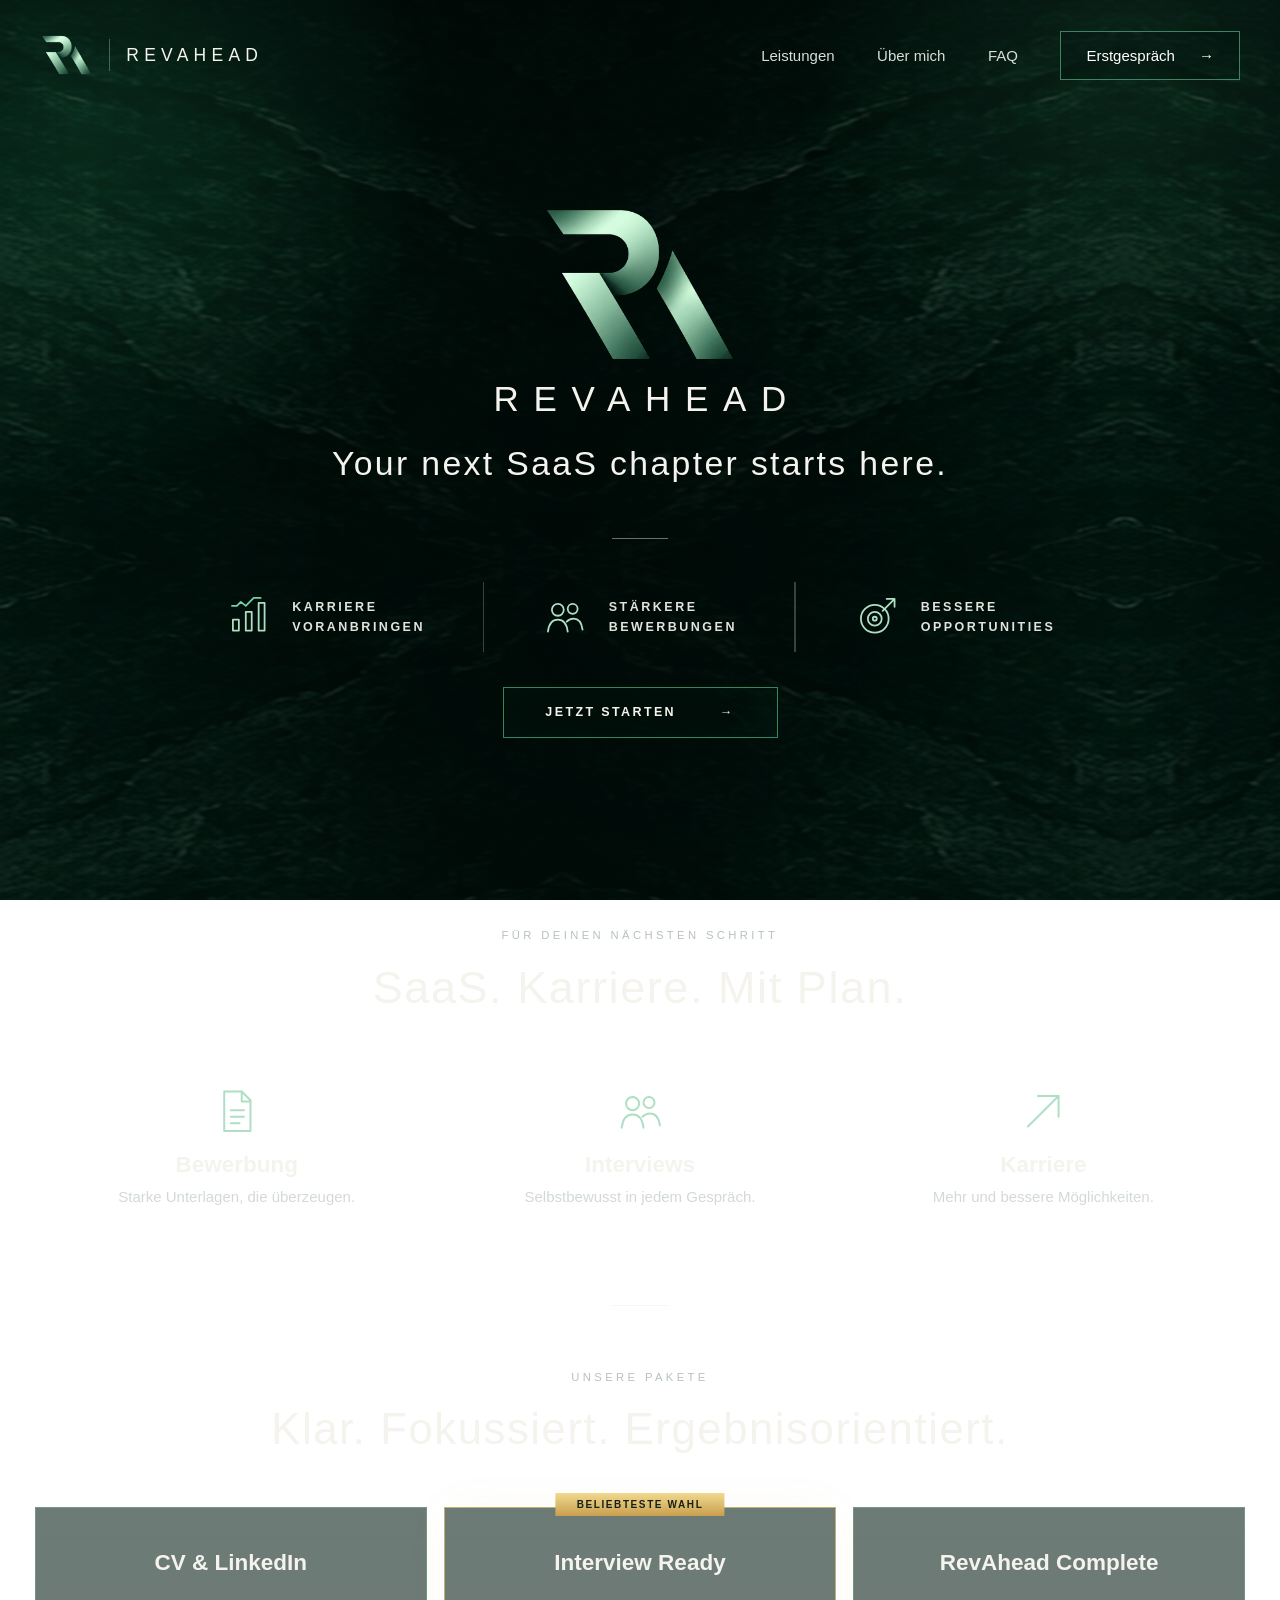
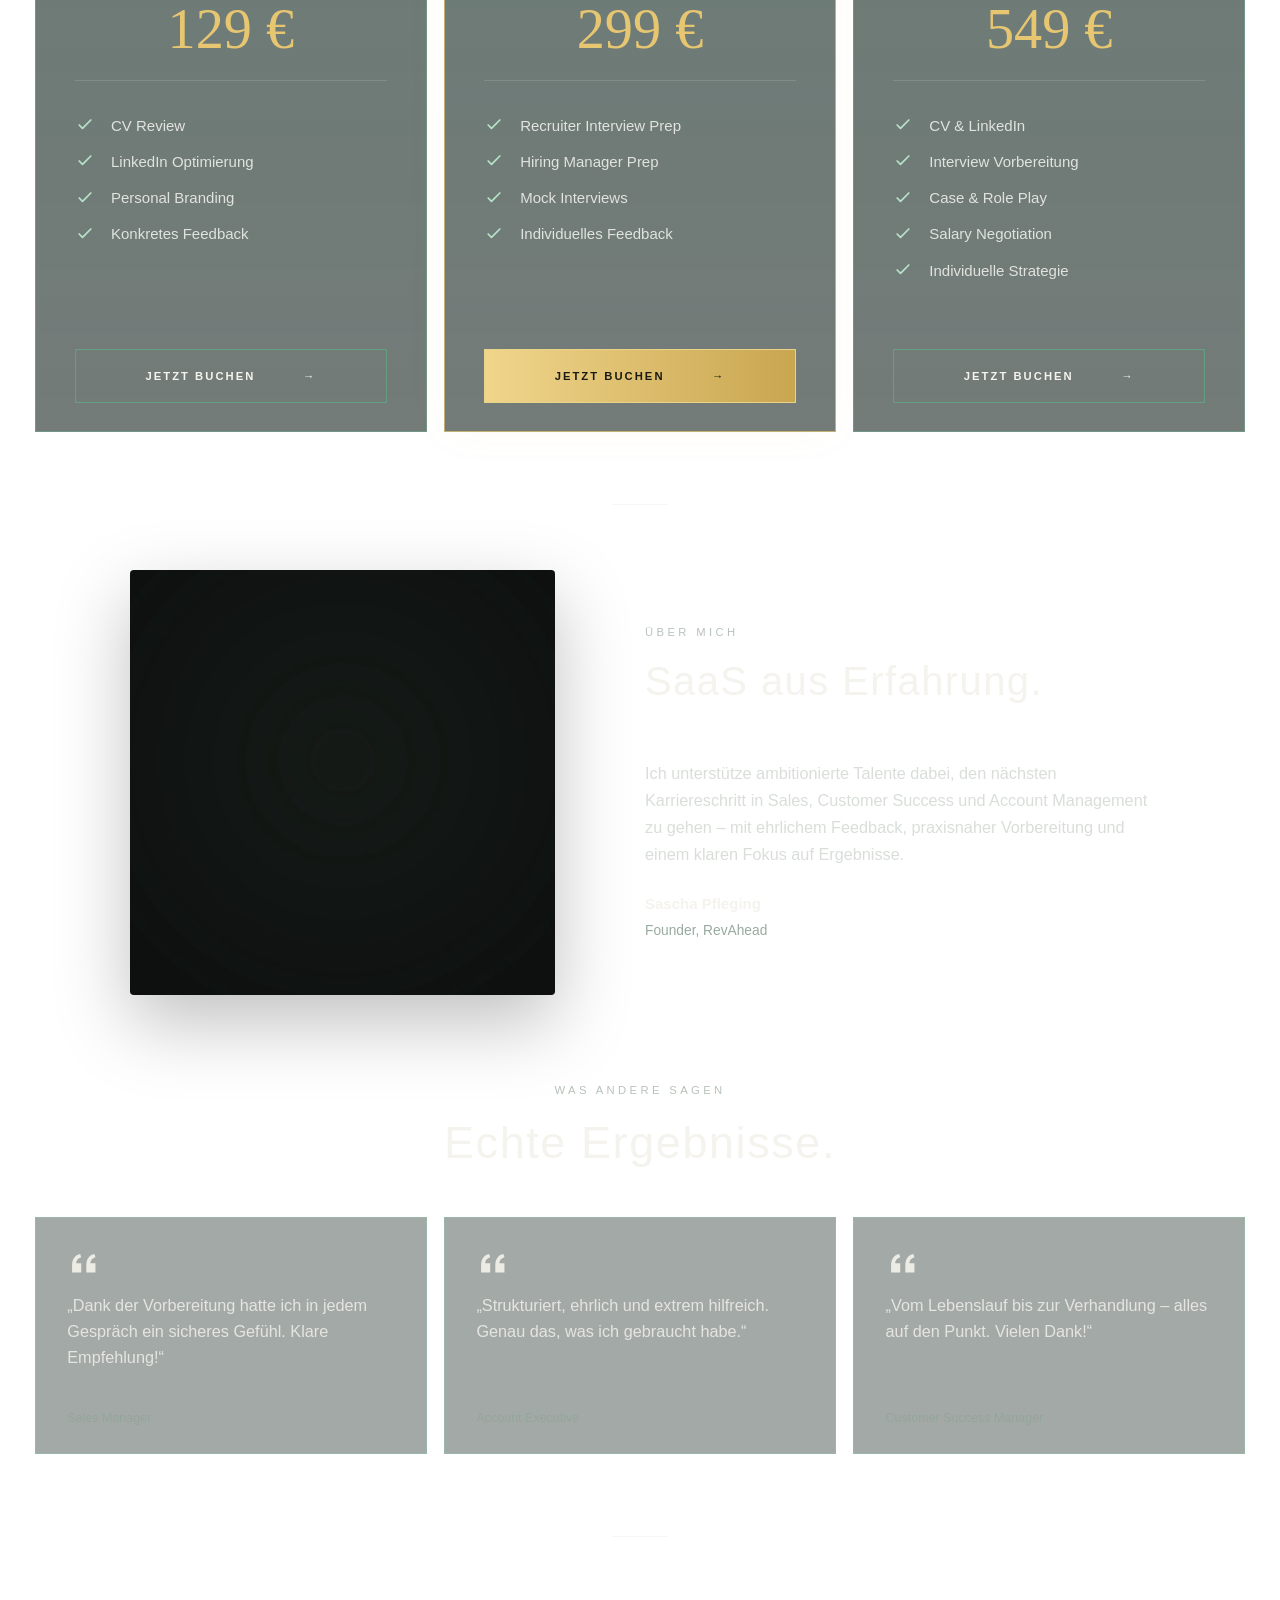
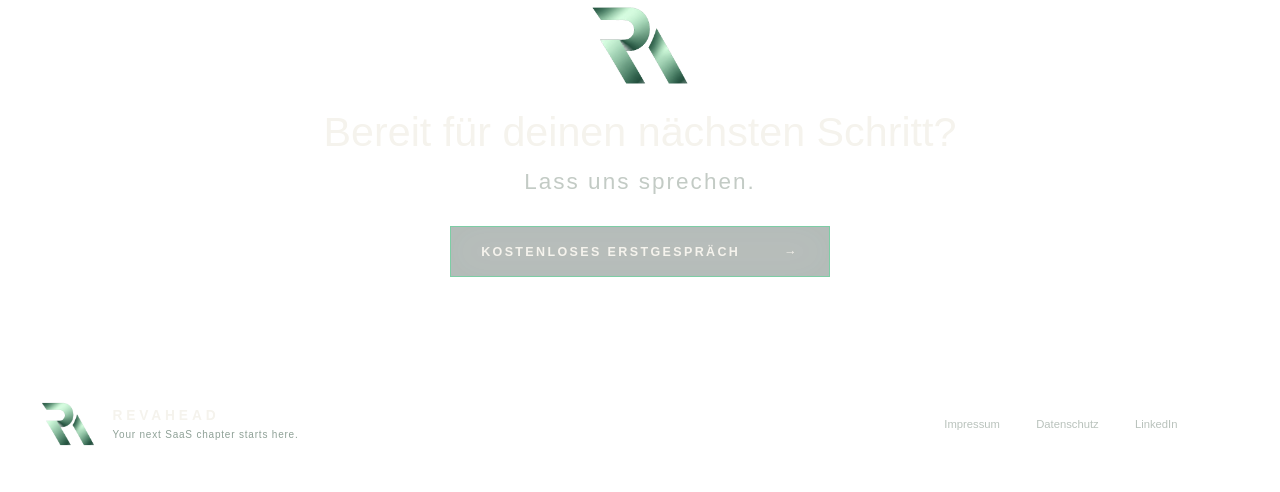
==== index.html @ 6a127186 "Add files via upload" ====
<!doctype html>
<html lang="de">
<head>
  <meta charset="utf-8">
  <meta name="viewport" content="width=device-width, initial-scale=1">
  <title>RevAhead – Karriereberatung für SaaS & Tech</title>
  <meta name="description" content="Karriereberatung für Sales, Customer Success und Account Management in SaaS & Tech. CV, Interviews, Cases und Gehaltsverhandlung.">
  <meta name="theme-color" content="#071b14">
  <meta property="og:title" content="RevAhead – Your next SaaS chapter starts here.">
  <meta property="og:description" content="Karriereberatung für Sales, Customer Success und Account Management in SaaS & Tech.">
  <meta property="og:type" content="website">
  <meta property="og:url" content="https://revahead.de/">
  <link rel="icon" href="[data-uri]">
  <style>
:root{
  --bg:#061a13;
  --bg-deep:#03110d;
  --green:#75d1a4;
  --green-soft:#aedfc4;
  --line:rgba(125,215,169,.30);
  --line-strong:rgba(125,215,169,.55);
  --text:#f5f3ed;
  --muted:#c6cec8;
  --subtle:#93a69a;
  --gold:#e7c672;
  --gold-soft:#f0d996;
  --card:rgba(1,18,13,.48);
}
*{box-sizing:border-box}
html{scroll-behavior:smooth}
body{
  margin:0;
  min-height:100%;
  color:var(--text);
  background:
    linear-gradient(rgba(1,15,11,.50),rgba(1,15,11,.66)),
    url("[data-uri]");
  background-size:900px 900px;
  background-attachment:fixed;
  font-family:"Inter","Avenir Next","Segoe UI",Arial,sans-serif;
  -webkit-font-smoothing:antialiased;
  text-rendering:optimizeLegibility;
}
body:before{
  content:"";
  position:fixed; inset:0; z-index:-1; pointer-events:none;
  background:
    radial-gradient(circle at 7% 15%,rgba(41,141,95,.20),transparent 25%),
    radial-gradient(circle at 88% 7%,rgba(67,153,107,.14),transparent 24%),
    radial-gradient(circle at 50% 65%,rgba(1,9,7,.30),transparent 38%);
}
a{color:inherit;text-decoration:none}
img{display:block;max-width:100%}
svg{width:100%;height:100%;fill:none;stroke:currentColor;stroke-width:1.8;stroke-linecap:round;stroke-linejoin:round}
svg .accent{stroke:var(--green)}

.site-header{
  width:min(1120px,calc(100% - 64px));
  height:88px;
  margin:0 auto;
  display:flex;
  align-items:center;
  justify-content:space-between;
  position:relative;
  z-index:20;
}
.brand{display:flex;align-items:center;gap:13px;font-size:14px;letter-spacing:.30em}
.brand img{width:42px;height:42px;object-fit:contain}
.brand-divider{width:1px;height:26px;background:rgba(255,255,255,.28)}
.desktop-nav{display:flex;align-items:center;gap:34px;font-size:12px;color:#d8ddd8}
.desktop-nav a{transition:.25s ease}
.desktop-nav a:hover{color:#fff}
.nav-cta{
  border:1px solid rgba(111,217,163,.55);
  padding:12px 20px;
  color:#fff!important;
  background:rgba(1,19,14,.30);
}
.nav-cta span{margin-left:16px}
.menu-btn{display:none;background:none;border:0;padding:10px}
.menu-btn span{display:block;width:24px;height:1px;background:#fff;margin:6px 0}
.mobile-menu{display:none}

.section{
  width:min(1080px,calc(100% - 56px));
  margin:0 auto;
}
.hero{
  min-height:630px;
  padding:72px 0 74px;
  text-align:center;
  display:flex;
  flex-direction:column;
  align-items:center;
}
.hero-brand{display:flex;flex-direction:column;align-items:center}
.hero-logo{width:160px;height:135px;object-fit:contain;margin-bottom:8px}
.wordmark{font-size:28px;letter-spacing:.42em;padding-left:.42em;font-weight:400}
.hero h1{
  margin:20px 0 0;
  font-weight:350;
  font-size:27px;
  letter-spacing:.07em;
}
.short-rule{width:45px;height:1px;background:rgba(236,237,231,.45);margin:44px auto 0}
.hero-benefits{
  display:flex;align-items:center;justify-content:center;
  gap:46px;margin:34px 0 28px;
}
.mini-benefit{display:flex;align-items:center;gap:16px;min-width:150px;text-align:left}
.mini-benefit .icon{width:38px;height:38px;color:var(--green-soft)}
.mini-benefit span{font-size:10px;line-height:1.6;letter-spacing:.20em;color:#e2e3dd;font-weight:600}
.benefit-separator{height:56px;width:1px;background:rgba(255,255,255,.22)}
.outline-button{
  min-width:220px;
  padding:14px 24px;
  border:1px solid rgba(85,215,148,.60);
  background:rgba(1,23,16,.28);
  letter-spacing:.19em;
  font-size:10px;font-weight:700;
  display:inline-flex;justify-content:center;align-items:center;gap:35px;
  transition:.25s ease;
  box-shadow:inset 0 0 30px rgba(49,135,94,.05);
}
.outline-button:hover{background:rgba(53,136,96,.22);border-color:#78d4a6;transform:translateY(-1px)}

.eyebrow{
  text-align:center;
  color:#b7c2ba;
  letter-spacing:.30em;
  font-size:9px;
  margin-bottom:17px;
}
.eyebrow.left{text-align:left}
.focus{padding:25px 0 80px;text-align:center}
.focus h2,.pricing h2,.testimonials h2{
  margin:0;font-size:36px;font-weight:320;letter-spacing:.035em
}
.focus-grid{
  display:grid;grid-template-columns:repeat(3,1fr);margin-top:57px;
}
.focus-grid article{padding:0 55px;position:relative}
.focus-grid article:not(:last-child):after{
  content:"";position:absolute;right:0;top:4px;height:70px;width:1px;background:rgba(255,255,255,.20)
}
.feature-icon{width:42px;height:42px;margin:0 auto 11px;color:var(--green-soft)}
.focus-grid h3{font-size:18px;margin:0 0 8px;font-weight:600}
.focus-grid p{margin:0;color:#d3dad4;font-size:12px}
.section-rule{margin-top:0;margin-bottom:52px}

.pricing{padding:0 0 58px;text-align:center}
.pricing h2{font-size:35px}
.pricing-grid{
  margin-top:42px;
  display:grid;grid-template-columns:repeat(3,1fr);gap:14px;
}
.price-card{
  min-height:420px;
  border:1px solid var(--line);
  background:linear-gradient(180deg,rgba(2,27,19,.58),rgba(1,15,11,.55));
  padding:34px 31px 22px;
  position:relative;
  display:flex;flex-direction:column;
}
.price-card.featured{border-color:rgba(229,199,116,.70);box-shadow:0 0 36px rgba(188,150,68,.04)}
.badge{
  position:absolute;top:-12px;left:50%;transform:translateX(-50%);
  color:#162015;background:linear-gradient(180deg,#f1d98f,#c99f4e);
  padding:5px 17px;font-size:8px;letter-spacing:.16em;font-weight:800;white-space:nowrap
}
.price-card h3{font-size:18px;margin:0;font-weight:600}
.price{font-family:Georgia,"Times New Roman",serif;color:var(--gold);font-size:45px;margin:17px 0 15px}
.card-rule{height:1px;background:rgba(255,255,255,.13);margin-bottom:14px}
.price-card ul{list-style:none;margin:0;padding:0;text-align:left;flex:1}
.price-card li{display:flex;align-items:center;gap:13px;margin:13px 0;color:#e1e3de;font-size:12px}
.price-card li svg{width:16px;height:16px;color:#b6e2c7;stroke-width:2.1;flex:0 0 16px}
.card-button{
  height:43px;border:1px solid rgba(82,200,139,.48);
  display:flex;align-items:center;justify-content:center;gap:38px;
  font-size:9px;letter-spacing:.18em;font-weight:700;
  transition:.25s ease
}
.card-button:hover{background:rgba(52,140,97,.18)}
.gold-button{
  background:linear-gradient(90deg,#f0d58b,#c9a650);
  color:#1a1a12;border-color:#e9d389
}
.gold-button:hover{filter:brightness(1.05);background:linear-gradient(90deg,#f0d58b,#c9a650)}

.about{
  padding:0 76px 64px;
  display:grid;grid-template-columns:340px 1fr;gap:72px;align-items:center
}
.about-photo-wrap{position:relative}
.about-photo{
  width:100%;aspect-ratio:1/1;object-fit:cover;border-radius:3px;
  filter:saturate(.75) contrast(1.06) brightness(.82);
  box-shadow:0 22px 60px rgba(0,0,0,.25)
}
.about-copy h2{font-size:32px;font-weight:350;letter-spacing:.035em;margin:0}
.small-rule{width:36px;height:1px;background:rgba(255,255,255,.50);margin:22px 0}
.about-copy p{font-size:13px;line-height:1.65;color:#d9ded9;margin:0 0 22px;max-width:580px}
.about-copy strong{display:block;font-size:12px;margin-bottom:4px}
.about-copy .muted{font-size:11px;color:#98aaa0}

.testimonials{text-align:center;padding:7px 0 65px}
.quote-grid{display:grid;grid-template-columns:repeat(3,1fr);gap:14px;margin-top:38px}
.quote-card{
  border:1px solid var(--line);background:rgba(1,18,13,.36);
  min-height:190px;text-align:left;padding:23px 25px;display:flex;flex-direction:column
}
.quote-icon{width:26px;height:26px;color:#ecebe4;margin-bottom:10px}
.quote-icon svg{fill:currentColor;stroke:none}
.quote-card p{font-size:13px;line-height:1.6;color:#e4e5e0;margin:0 0 14px;flex:1}
.quote-card span{font-size:10px;color:#94a69b}

.closing{text-align:center;padding:0 0 66px}
.closing-logo{width:82px;height:70px;object-fit:contain;margin:0 auto 16px}
.closing h2{font-size:33px;font-weight:330;margin:0 0 10px}
.closing p{color:#c3cbc5;font-size:18px;letter-spacing:.09em;margin:0 0 25px}
.outline-button.wide{min-width:285px}

footer{
  width:min(1120px,calc(100% - 64px));
  margin:0 auto;padding:28px 0 32px;
  border-top:1px solid rgba(255,255,255,.16);
  display:flex;justify-content:space-between;align-items:center
}
.footer-brand{display:flex;align-items:center;gap:13px}
.footer-brand img{width:45px;height:45px;object-fit:contain}
.footer-brand strong{display:block;font-size:11px;letter-spacing:.28em;margin-bottom:5px}
.footer-brand span{display:block;color:#8fa197;font-size:8px;letter-spacing:.08em}
.footer-links{display:flex;align-items:center;gap:29px;font-size:9px;color:#b9c2bc}
.linkedin-box{border:1px solid rgba(255,255,255,.55);width:21px;height:21px;display:flex;align-items:center;justify-content:center;color:#fff;font-weight:700;font-size:10px}

@media(max-width:850px){
  body{background-size:700px 700px;background-attachment:scroll}
  .site-header{width:calc(100% - 32px);height:72px}
  .desktop-nav{display:none}
  .menu-btn{display:block}
  .mobile-menu{
    position:fixed;inset:72px 0 auto 0;background:#061a13;padding:24px 22px;z-index:50;
    border-top:1px solid var(--line);border-bottom:1px solid var(--line);
    flex-direction:column;gap:20px
  }
  .mobile-menu.open{display:flex}
  .mobile-menu a{font-size:15px}
  .section{width:calc(100% - 32px)}
  .hero{min-height:auto;padding:58px 0 70px}
  .hero-logo{width:130px;height:110px}
  .wordmark{font-size:23px}
  .hero h1{font-size:22px;line-height:1.35}
  .hero-benefits{gap:15px;flex-wrap:wrap}
  .benefit-separator{display:none}
  .mini-benefit{min-width:0;flex:1 1 135px;justify-content:center}
  .focus{padding-bottom:64px}
  .focus h2,.pricing h2,.testimonials h2{font-size:28px}
  .focus-grid{grid-template-columns:1fr;gap:32px;margin-top:42px}
  .focus-grid article{padding:0}
  .focus-grid article:not(:last-child):after{display:none}
  .pricing-grid{grid-template-columns:1fr;gap:22px}
  .price-card{min-height:390px}
  .about{padding:0 0 58px;grid-template-columns:1fr;gap:32px}
  .about-photo-wrap{max-width:420px;margin:0 auto}
  .about-copy{max-width:620px;margin:0 auto}
  .quote-grid{grid-template-columns:1fr}
  .quote-card{min-height:155px}
  footer{width:calc(100% - 32px);flex-direction:column;align-items:flex-start;gap:25px}
  .footer-links{flex-wrap:wrap}
}
@media(max-width:520px){
  .brand-small span:last-child{font-size:11px}
  .brand-divider{height:22px}
  .hero-benefits{display:grid;grid-template-columns:1fr;gap:17px}
  .mini-benefit{justify-content:flex-start;width:190px}
  .focus h2,.pricing h2{font-size:25px}
  .closing h2{font-size:27px}
}
</style>

<style id="revahead-125-scale">
/* Uniform 125% page scale — existing design/layout values remain untouched. */
html {
  zoom: 1.25;
}

/* Firefox fallback: visually scale the complete page while preserving proportions. */
@supports not (zoom: 1.25) {
  body {
    transform: scale(1.25);
    transform-origin: top left;
    width: 80%;
  }
}
</style>

</head>
<body>
  <header class="site-header">
    <a class="brand brand-small" href="#top" aria-label="RevAhead Startseite">
      <img src="[data-uri]" alt="">
      <span class="brand-divider"></span>
      <span>REVAHEAD</span>
    </a>

    <nav class="desktop-nav" aria-label="Hauptnavigation">
      <a href="#leistungen">Leistungen</a>
      <a href="#ueber-mich">Über mich</a>
      <a href="faq.html">FAQ</a>
      <a class="nav-cta" href="mailto:hello@revahead.de?subject=Kostenloses%20Erstgespräch">Erstgespräch <span>→</span></a>
    </nav>

    <button class="menu-btn" aria-label="Menü öffnen" aria-expanded="false">
      <span></span><span></span>
    </button>
  </header>

  <main id="top">
    <section class="hero section">
      <div class="hero-brand">
        <img class="hero-logo" src="[data-uri]" alt="RevAhead RA Monogramm">
        <div class="wordmark">REVAHEAD</div>
        <h1>Your next SaaS chapter starts here.</h1>
        <div class="short-rule"></div>
      </div>

      <div class="hero-benefits">
        <div class="mini-benefit">
          <div class="icon"><svg viewBox="0 0 48 48" aria-hidden="true"><path d="M8 38V27h6v11H8Zm13 0V19h6v19h-6Zm13 0V10h6v28h-6Z"/><path d="M7 13h5l4-4 5 4 8-8h7" class="accent"/></svg></div>
          <span>KARRIERE<br>VORANBRINGEN</span>
        </div>
        <div class="benefit-separator"></div>
        <div class="mini-benefit">
          <div class="icon"><svg viewBox="0 0 48 48" aria-hidden="true"><circle cx="17" cy="17" r="6"/><circle cx="32" cy="16" r="5"/><path d="M7 39c1-8 5-12 10-12s9 4 10 12M26 29c2-2 4-3 7-3 5 0 8 4 9 11"/></svg></div>
          <span>STÄRKERE<br>BEWERBUNGEN</span>
        </div>
        <div class="benefit-separator"></div>
        <div class="mini-benefit">
          <div class="icon"><svg viewBox="0 0 48 48" aria-hidden="true"><circle cx="22" cy="26" r="14"/><circle cx="22" cy="26" r="7"/><circle cx="22" cy="26" r="2"/><path d="M30 18 42 6M34 6h8v8"/></svg></div>
          <span>BESSERE<br>OPPORTUNITIES</span>
        </div>
      </div>

      <a class="outline-button" href="#leistungen">JETZT STARTEN <span>→</span></a>
    </section>

    <section class="focus section">
      <div class="eyebrow">FÜR DEINEN NÄCHSTEN SCHRITT</div>
      <h2>SaaS. Karriere. Mit Plan.</h2>

      <div class="focus-grid">
        <article>
          <div class="feature-icon"><svg viewBox="0 0 48 48" aria-hidden="true"><path d="M13 6h16l8 8v28H13V6Z"/><path d="M29 6v9h8M19 23h12M19 29h12M19 35h8"/></svg></div>
          <h3>Bewerbung</h3>
          <p>Starke Unterlagen, die überzeugen.</p>
        </article>
        <article>
          <div class="feature-icon"><svg viewBox="0 0 48 48" aria-hidden="true"><circle cx="17" cy="17" r="6"/><circle cx="32" cy="16" r="5"/><path d="M7 39c1-8 5-12 10-12s9 4 10 12M26 29c2-2 4-3 7-3 5 0 8 4 9 11"/></svg></div>
          <h3>Interviews</h3>
          <p>Selbstbewusst in jedem Gespräch.</p>
        </article>
        <article>
          <div class="feature-icon"><svg viewBox="0 0 48 48" aria-hidden="true"><path d="M10 38 38 10M19 10h19v19"/></svg></div>
          <h3>Karriere</h3>
          <p>Mehr und bessere Möglichkeiten.</p>
        </article>
      </div>
    </section>

    <div class="short-rule section-rule"></div>

    <section class="pricing section" id="leistungen">
      <div class="eyebrow">UNSERE PAKETE</div>
      <h2>Klar. Fokussiert. Ergebnisorientiert.</h2>

      <div class="pricing-grid">
        <article class="price-card">
          <h3>CV &amp; LinkedIn</h3>
          <div class="price">129 €</div>
          <div class="card-rule"></div>
          <ul>
            <li><svg viewBox="0 0 24 24" aria-hidden="true"><path d="m5 12 4 4 10-10"/></svg> CV Review</li>
            <li><svg viewBox="0 0 24 24" aria-hidden="true"><path d="m5 12 4 4 10-10"/></svg> LinkedIn Optimierung</li>
            <li><svg viewBox="0 0 24 24" aria-hidden="true"><path d="m5 12 4 4 10-10"/></svg> Personal Branding</li>
            <li><svg viewBox="0 0 24 24" aria-hidden="true"><path d="m5 12 4 4 10-10"/></svg> Konkretes Feedback</li>
          </ul>
          <a class="card-button" href="mailto:hello@revahead.de?subject=CV%20%26%20LinkedIn%20-%20129%20Euro">JETZT BUCHEN <span>→</span></a>
        </article>

        <article class="price-card featured">
          <div class="badge">BELIEBTESTE WAHL</div>
          <h3>Interview Ready</h3>
          <div class="price">299 €</div>
          <div class="card-rule"></div>
          <ul>
            <li><svg viewBox="0 0 24 24" aria-hidden="true"><path d="m5 12 4 4 10-10"/></svg> Recruiter Interview Prep</li>
            <li><svg viewBox="0 0 24 24" aria-hidden="true"><path d="m5 12 4 4 10-10"/></svg> Hiring Manager Prep</li>
            <li><svg viewBox="0 0 24 24" aria-hidden="true"><path d="m5 12 4 4 10-10"/></svg> Mock Interviews</li>
            <li><svg viewBox="0 0 24 24" aria-hidden="true"><path d="m5 12 4 4 10-10"/></svg> Individuelles Feedback</li>
          </ul>
          <a class="card-button gold-button" href="mailto:hello@revahead.de?subject=Interview%20Ready%20-%20299%20Euro">JETZT BUCHEN <span>→</span></a>
        </article>

        <article class="price-card">
          <h3>RevAhead Complete</h3>
          <div class="price">549 €</div>
          <div class="card-rule"></div>
          <ul>
            <li><svg viewBox="0 0 24 24" aria-hidden="true"><path d="m5 12 4 4 10-10"/></svg> CV &amp; LinkedIn</li>
            <li><svg viewBox="0 0 24 24" aria-hidden="true"><path d="m5 12 4 4 10-10"/></svg> Interview Vorbereitung</li>
            <li><svg viewBox="0 0 24 24" aria-hidden="true"><path d="m5 12 4 4 10-10"/></svg> Case &amp; Role Play</li>
            <li><svg viewBox="0 0 24 24" aria-hidden="true"><path d="m5 12 4 4 10-10"/></svg> Salary Negotiation</li>
            <li><svg viewBox="0 0 24 24" aria-hidden="true"><path d="m5 12 4 4 10-10"/></svg> Individuelle Strategie</li>
          </ul>
          <a class="card-button" href="mailto:hello@revahead.de?subject=RevAhead%20Complete%20-%20549%20Euro">JETZT BUCHEN <span>→</span></a>
        </article>
      </div>
    </section>

    <div class="short-rule section-rule"></div>

    <section class="about section" id="ueber-mich">
      <div class="about-photo-wrap">
        <img class="about-photo" src="[data-uri]" alt="Portrait – Platzhalter">
      </div>
      <div class="about-copy">
        <div class="eyebrow left">ÜBER MICH</div>
        <h2>SaaS aus Erfahrung.</h2>
        <div class="small-rule"></div>
        <p>Ich unterstütze ambitionierte Talente dabei, den nächsten Karriereschritt in Sales, Customer Success und Account Management zu gehen – mit ehrlichem Feedback, praxisnaher Vorbereitung und einem klaren Fokus auf Ergebnisse.</p>
        <strong>Sascha Pfleging</strong>
        <span class="muted">Founder, RevAhead</span>
      </div>
    </section>

    <section class="testimonials section">
      <div class="eyebrow">WAS ANDERE SAGEN</div>
      <h2>Echte Ergebnisse.</h2>

      <div class="quote-grid">
        <article class="quote-card">
          <div class="quote-icon"><svg viewBox="0 0 32 32" aria-hidden="true"><path d="M13 7c-5 1-8 5-8 11v7h9v-9H9c0-3 2-5 5-6l-1-3Zm14 0c-5 1-8 5-8 11v7h9v-9h-5c0-3 2-5 5-6l-1-3Z"/></svg></div>
          <p>„Dank der Vorbereitung hatte ich in jedem Gespräch ein sicheres Gefühl. Klare Empfehlung!“</p>
          <span>Sales Manager</span>
        </article>
        <article class="quote-card">
          <div class="quote-icon"><svg viewBox="0 0 32 32" aria-hidden="true"><path d="M13 7c-5 1-8 5-8 11v7h9v-9H9c0-3 2-5 5-6l-1-3Zm14 0c-5 1-8 5-8 11v7h9v-9h-5c0-3 2-5 5-6l-1-3Z"/></svg></div>
          <p>„Strukturiert, ehrlich und extrem hilfreich. Genau das, was ich gebraucht habe.“</p>
          <span>Account Executive</span>
        </article>
        <article class="quote-card">
          <div class="quote-icon"><svg viewBox="0 0 32 32" aria-hidden="true"><path d="M13 7c-5 1-8 5-8 11v7h9v-9H9c0-3 2-5 5-6l-1-3Zm14 0c-5 1-8 5-8 11v7h9v-9h-5c0-3 2-5 5-6l-1-3Z"/></svg></div>
          <p>„Vom Lebenslauf bis zur Verhandlung – alles auf den Punkt. Vielen Dank!“</p>
          <span>Customer Success Manager</span>
        </article>
      </div>
    </section>

    <div class="short-rule section-rule"></div>

    <section class="closing section" id="kontakt">
      <img class="closing-logo" src="[data-uri]" alt="">
      <h2>Bereit für deinen nächsten Schritt?</h2>
      <p>Lass uns sprechen.</p>
      <a class="outline-button wide" href="mailto:hello@revahead.de?subject=Kostenloses%20Erstgespräch">KOSTENLOSES ERSTGESPRÄCH <span>→</span></a>
    </section>
  </main>

  <footer>
    <a class="footer-brand" href="#top">
      <img src="[data-uri]" alt="">
      <div><strong>REVAHEAD</strong><span>Your next SaaS chapter starts here.</span></div>
    </a>
    <div class="footer-links">
      <a href="impressum.html">Impressum</a>
      <a href="datenschutz.html">Datenschutz</a>
      <a href="https://www.linkedin.com/company/revahead" rel="noopener noreferrer">LinkedIn</a>
      <a class="linkedin-box" href="https://www.linkedin.com/company/revahead" aria-label="RevAhead auf LinkedIn" rel="noopener noreferrer">in</a>
    </div>
  </footer>

  <div class="mobile-menu" aria-hidden="true">
    <a href="#leistungen">Leistungen</a>
    <a href="#ueber-mich">Über mich</a>
    <a href="faq.html">FAQ</a>
    <a href="mailto:hello@revahead.de?subject=Kostenloses%20Erstgespräch">Erstgespräch →</a>
  </div>

  <script>
const menuBtn = document.querySelector('.menu-btn');
const mobileMenu = document.querySelector('.mobile-menu');
if (menuBtn && mobileMenu) {
  menuBtn.addEventListener('click', () => {
    const open = mobileMenu.classList.toggle('open');
    menuBtn.setAttribute('aria-expanded', String(open));
    mobileMenu.setAttribute('aria-hidden', String(!open));
  });
  mobileMenu.querySelectorAll('a').forEach(a => a.addEventListener('click', () => {
    mobileMenu.classList.remove('open');
    menuBtn.setAttribute('aria-expanded', 'false');
    mobileMenu.setAttribute('aria-hidden', 'true');
  }));
}
</script>
</body>
</html>
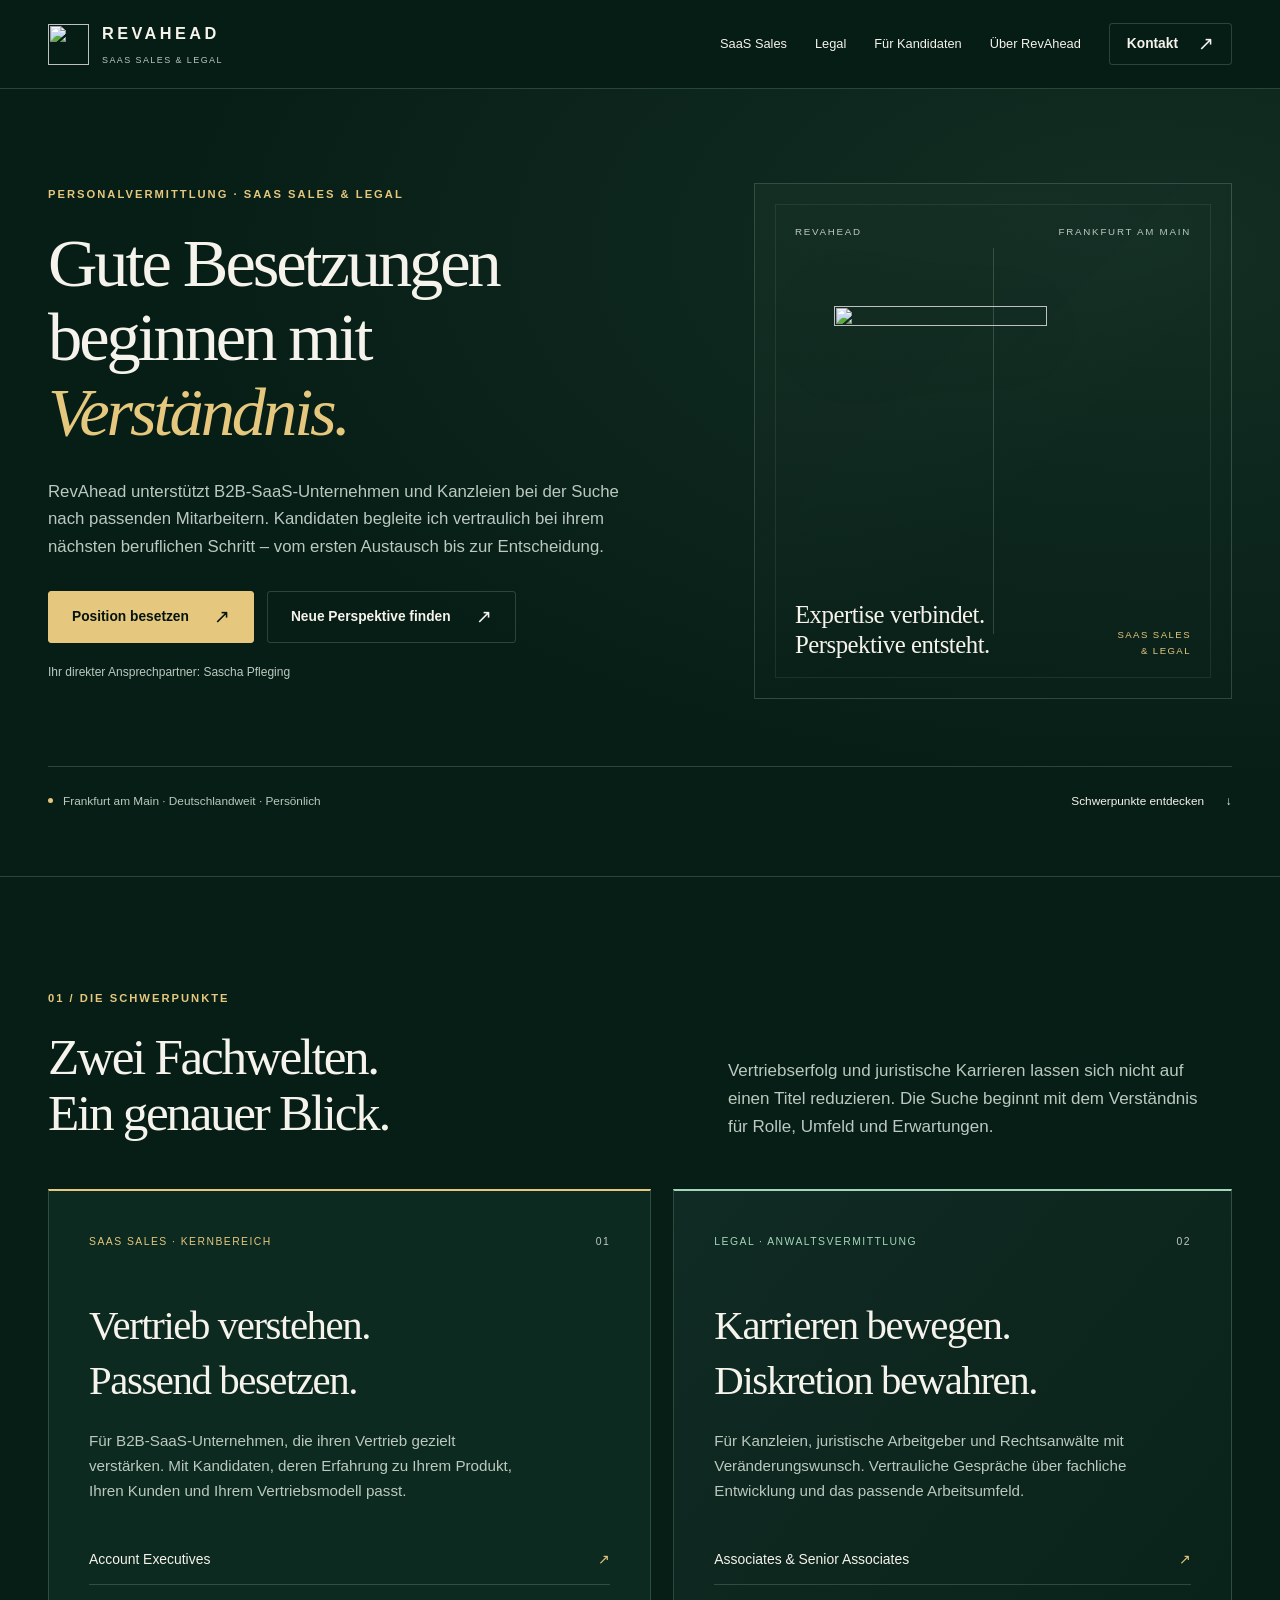
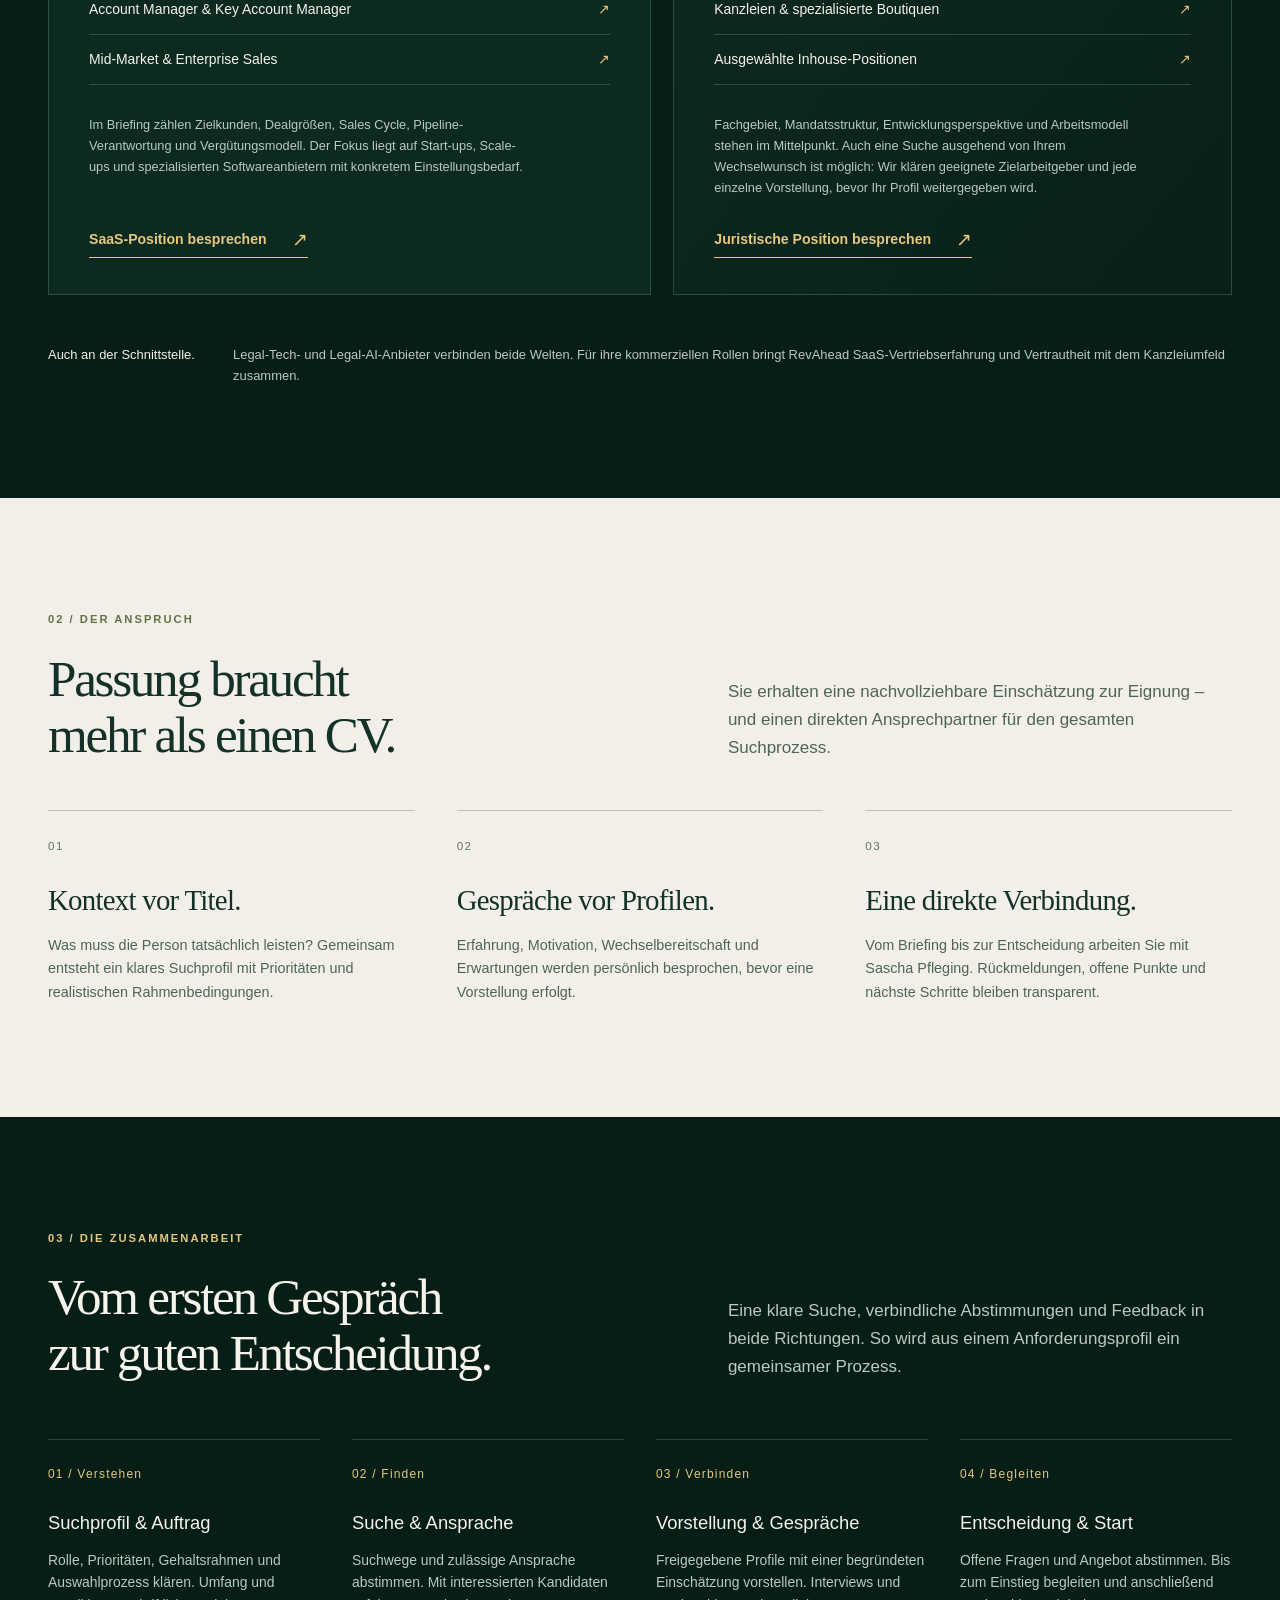
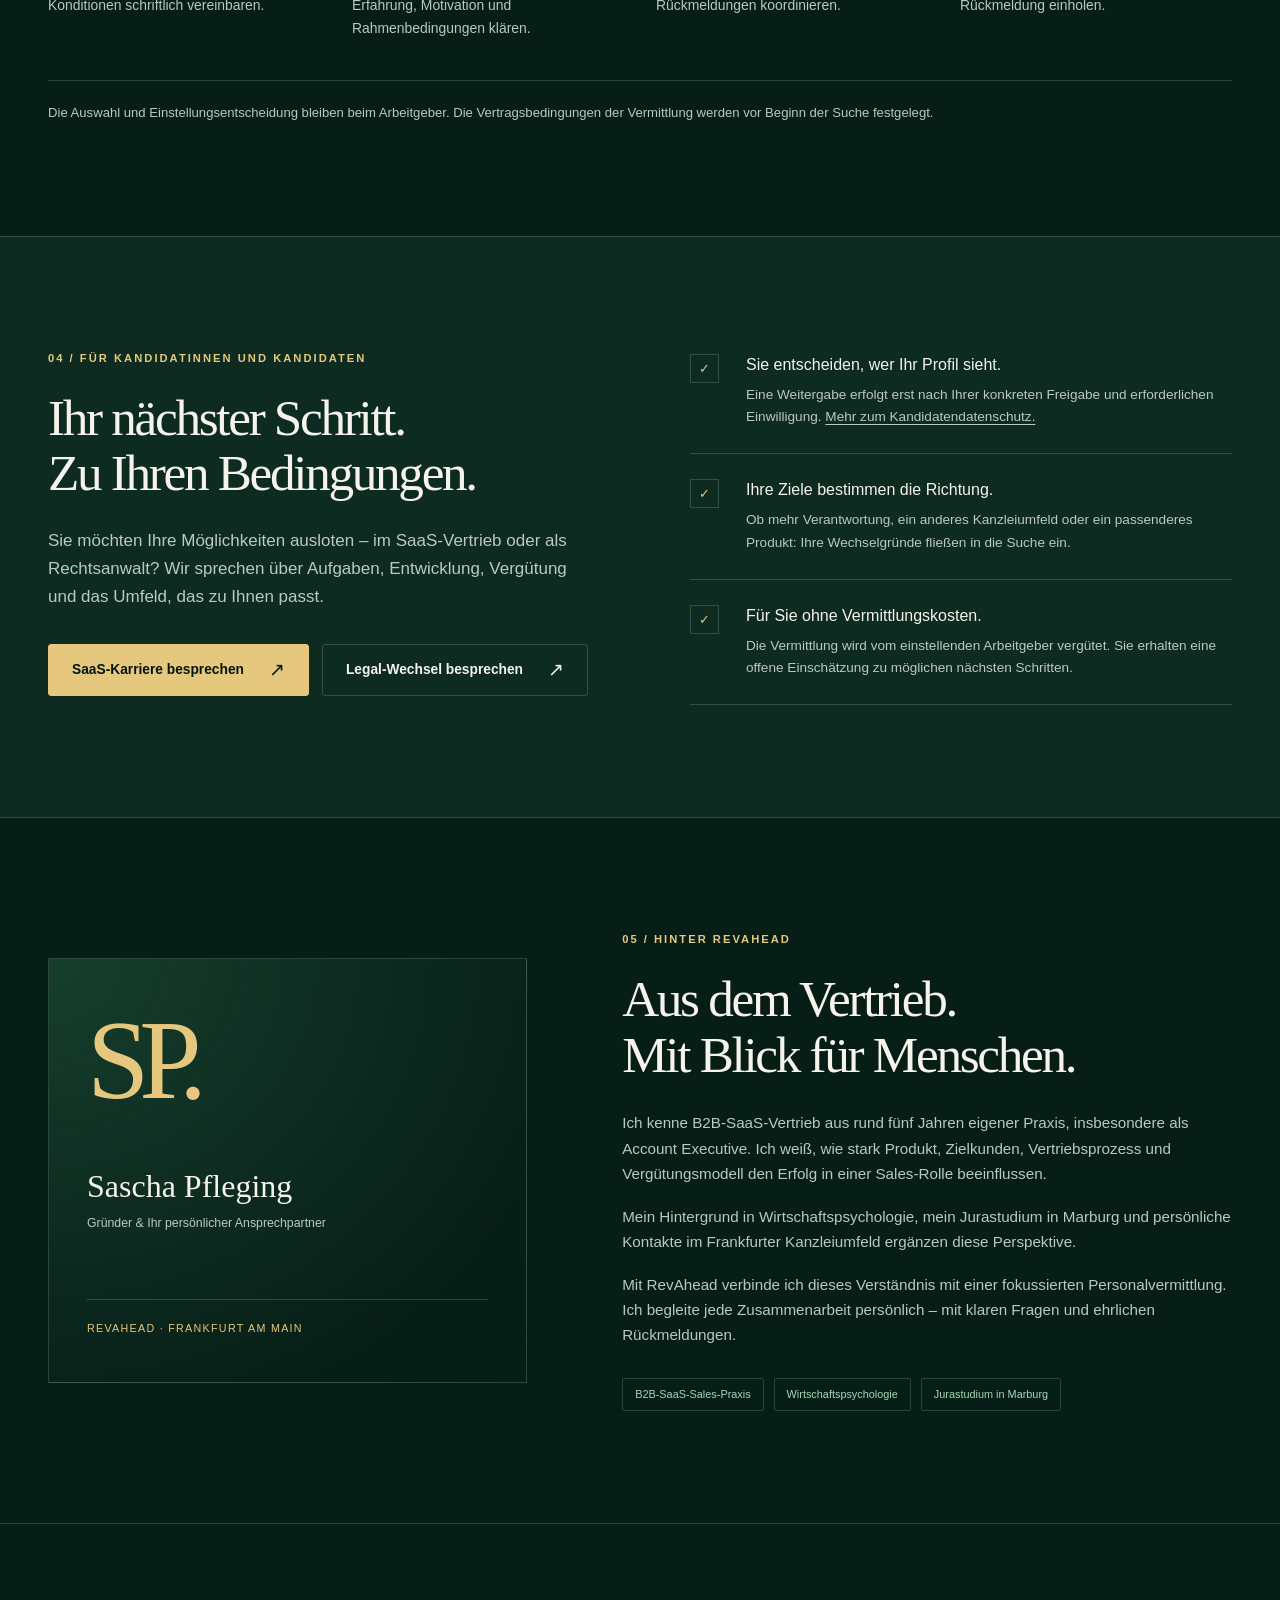
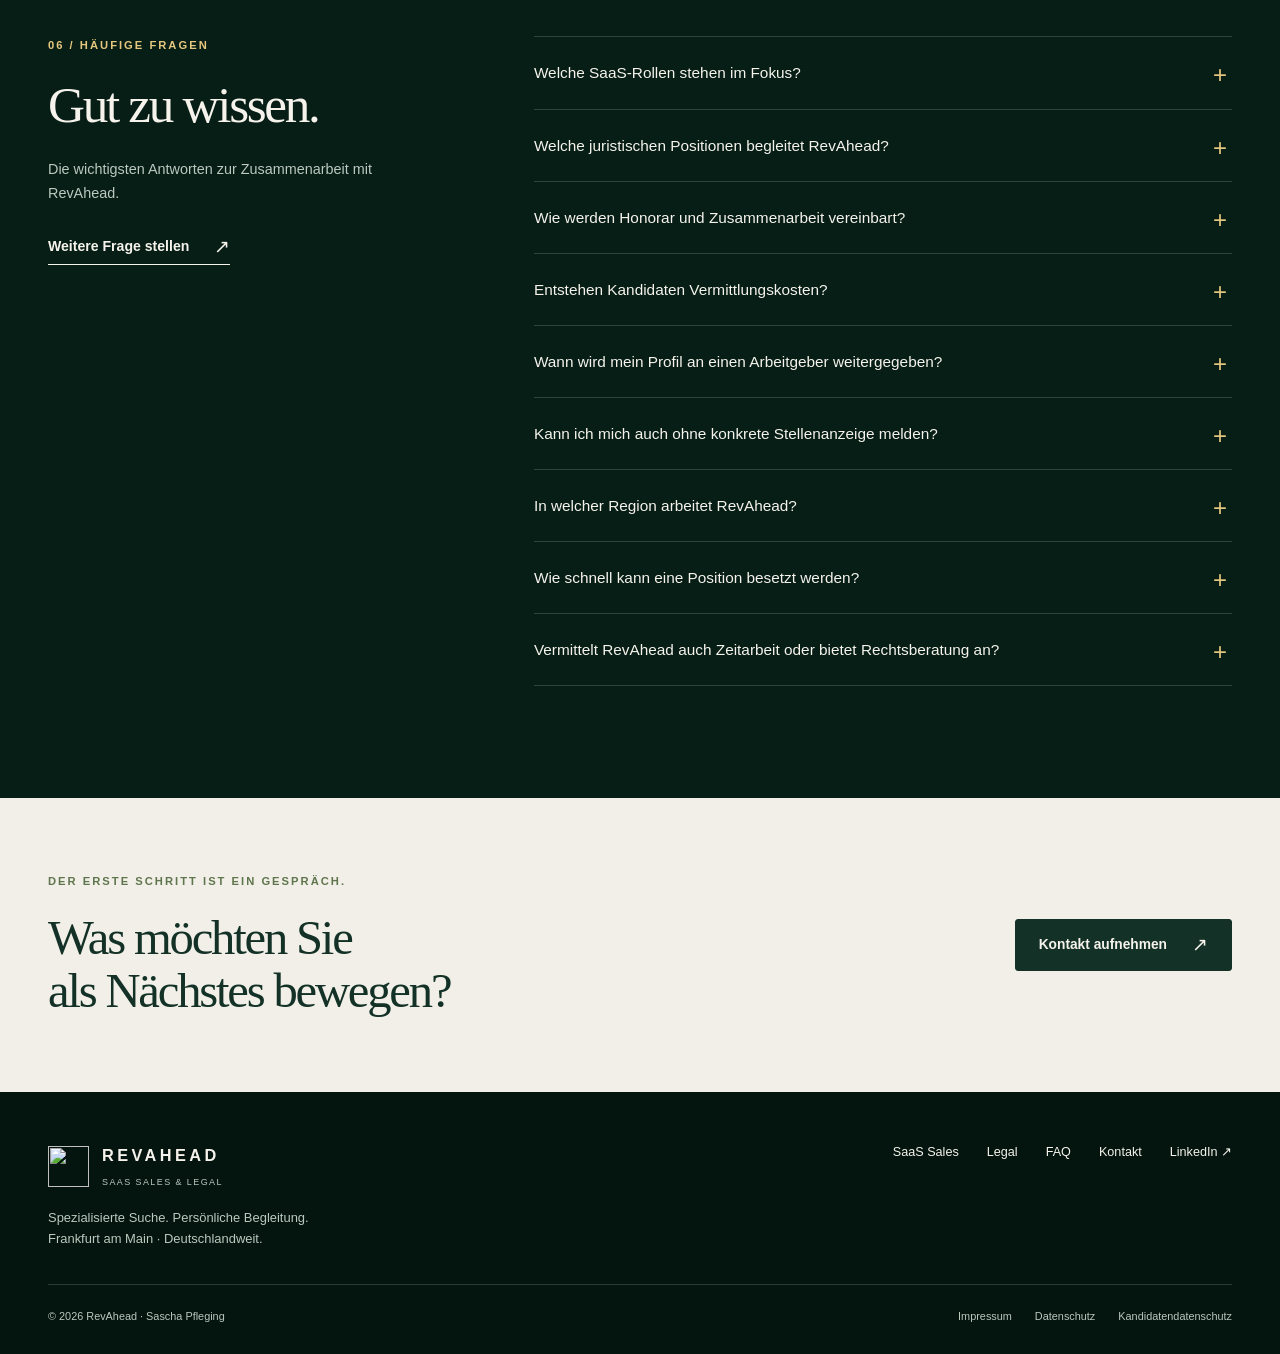
==== commit 321f05e2: "Add files via upload Aktuelle RevAhead Website" ====
--- a/index.html
+++ b/index.html
@@ -3,504 +3,75 @@
 <head>
   <meta charset="utf-8">
   <meta name="viewport" content="width=device-width, initial-scale=1">
-  <title>RevAhead – Karriereberatung für SaaS & Tech</title>
-  <meta name="description" content="Karriereberatung für Sales, Customer Success und Account Management in SaaS & Tech. CV, Interviews, Cases und Gehaltsverhandlung.">
-  <meta name="theme-color" content="#071b14">
-  <meta property="og:title" content="RevAhead – Your next SaaS chapter starts here.">
-  <meta property="og:description" content="Karriereberatung für Sales, Customer Success und Account Management in SaaS & Tech.">
+  <title>Personalvermittlung für SaaS Sales &amp; Legal · RevAhead</title>
+  <meta name="description" content="RevAhead: spezialisierte Personalvermittlung für B2B-SaaS-Vertrieb und Rechtsanwälte. Persönlich begleitet von Sascha Pfleging aus Frankfurt am Main.">
+  
+  <meta name="robots" content="index,follow">
+  <meta name="theme-color" content="#071e17">
+  <meta name="referrer" content="strict-origin-when-cross-origin">
+  <meta property="og:title" content="Personalvermittlung für SaaS Sales &amp; Legal · RevAhead">
+  <meta property="og:description" content="RevAhead: spezialisierte Personalvermittlung für B2B-SaaS-Vertrieb und Rechtsanwälte. Persönlich begleitet von Sascha Pfleging aus Frankfurt am Main.">
   <meta property="og:type" content="website">
+  <meta property="og:locale" content="de_DE">
+  <link rel="icon" type="image/png" href="/assets/favicon.png">
+  <link rel="stylesheet" href="/styles.css">
+  <script src="/config.js" defer></script>
+  <script src="/script.js" defer></script>
+  <link rel="canonical" href="https://revahead.de/">
   <meta property="og:url" content="https://revahead.de/">
-  <link rel="icon" href="[data-uri]">
-  <style>
-:root{
-  --bg:#061a13;
-  --bg-deep:#03110d;
-  --green:#75d1a4;
-  --green-soft:#aedfc4;
-  --line:rgba(125,215,169,.30);
-  --line-strong:rgba(125,215,169,.55);
-  --text:#f5f3ed;
-  --muted:#c6cec8;
-  --subtle:#93a69a;
-  --gold:#e7c672;
-  --gold-soft:#f0d996;
-  --card:rgba(1,18,13,.48);
-}
-*{box-sizing:border-box}
-html{scroll-behavior:smooth}
-body{
-  margin:0;
-  min-height:100%;
-  color:var(--text);
-  background:
-    linear-gradient(rgba(1,15,11,.50),rgba(1,15,11,.66)),
-    url("[data-uri]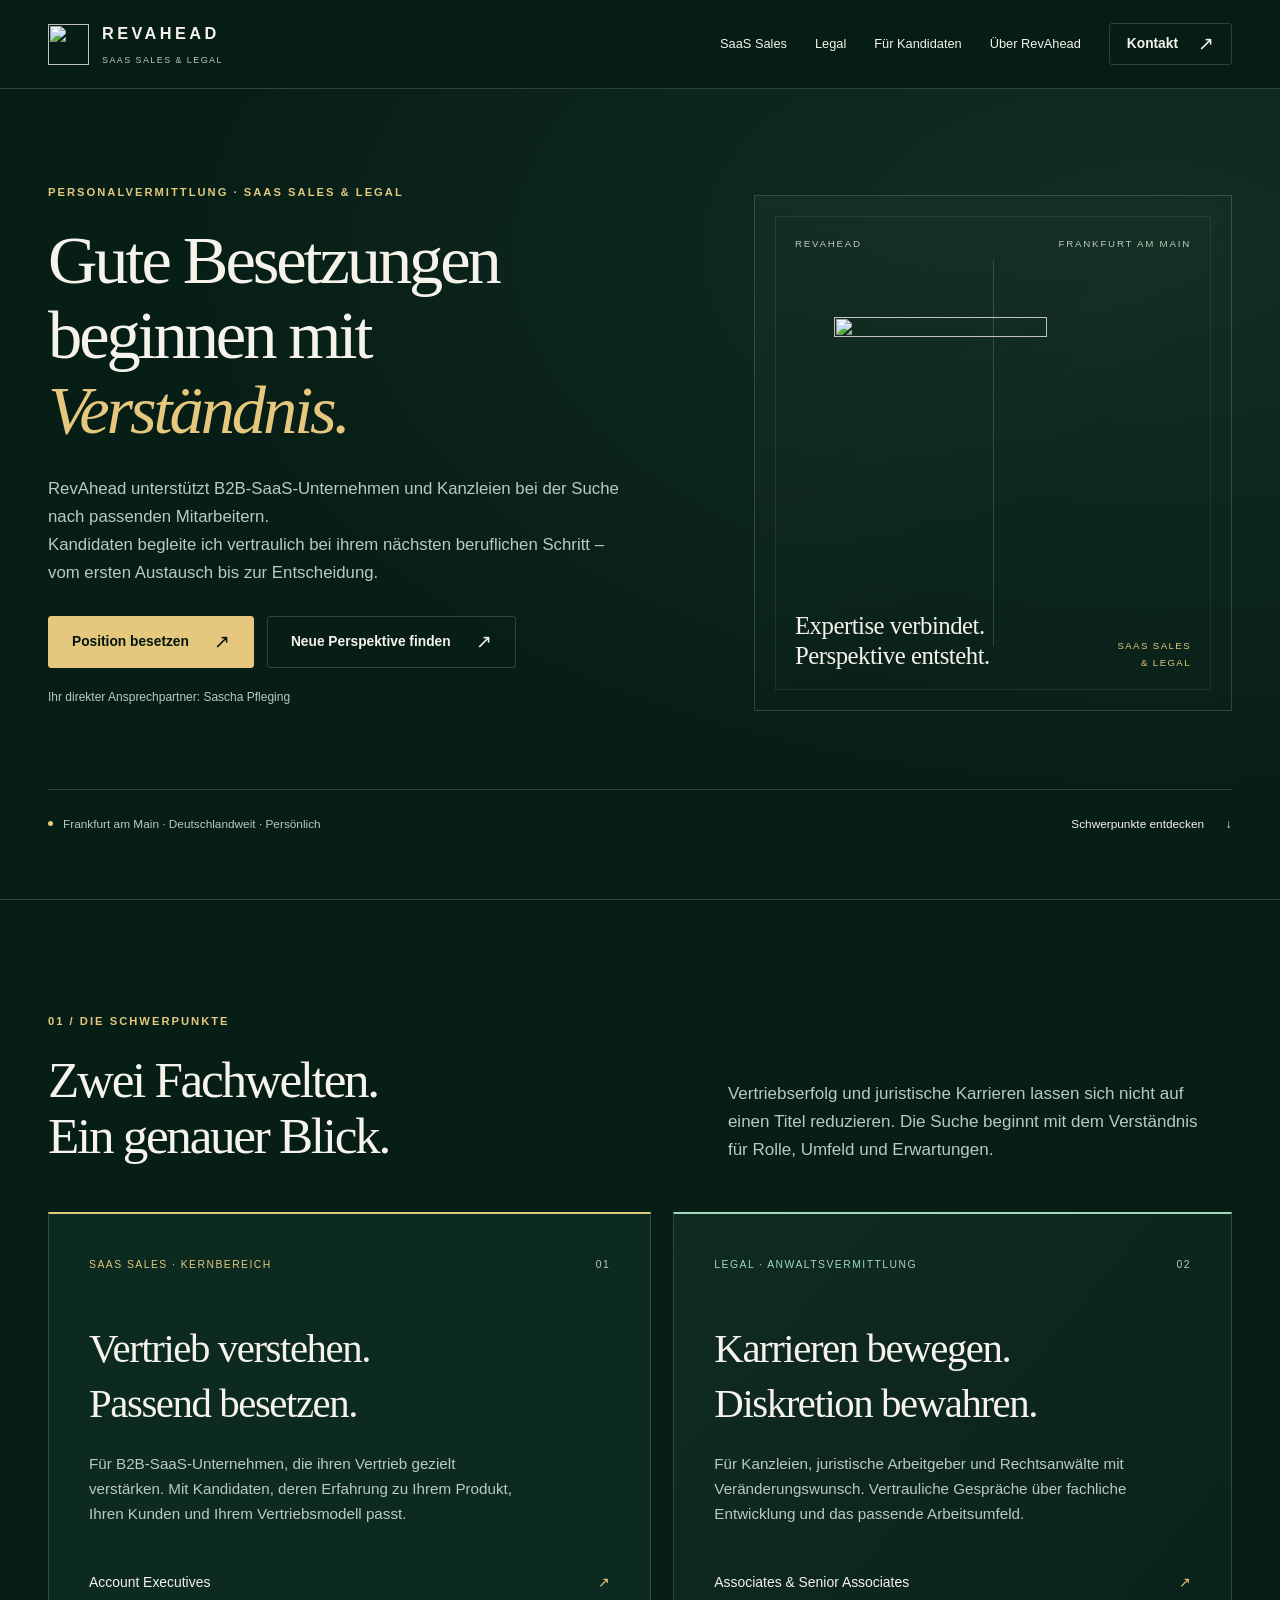
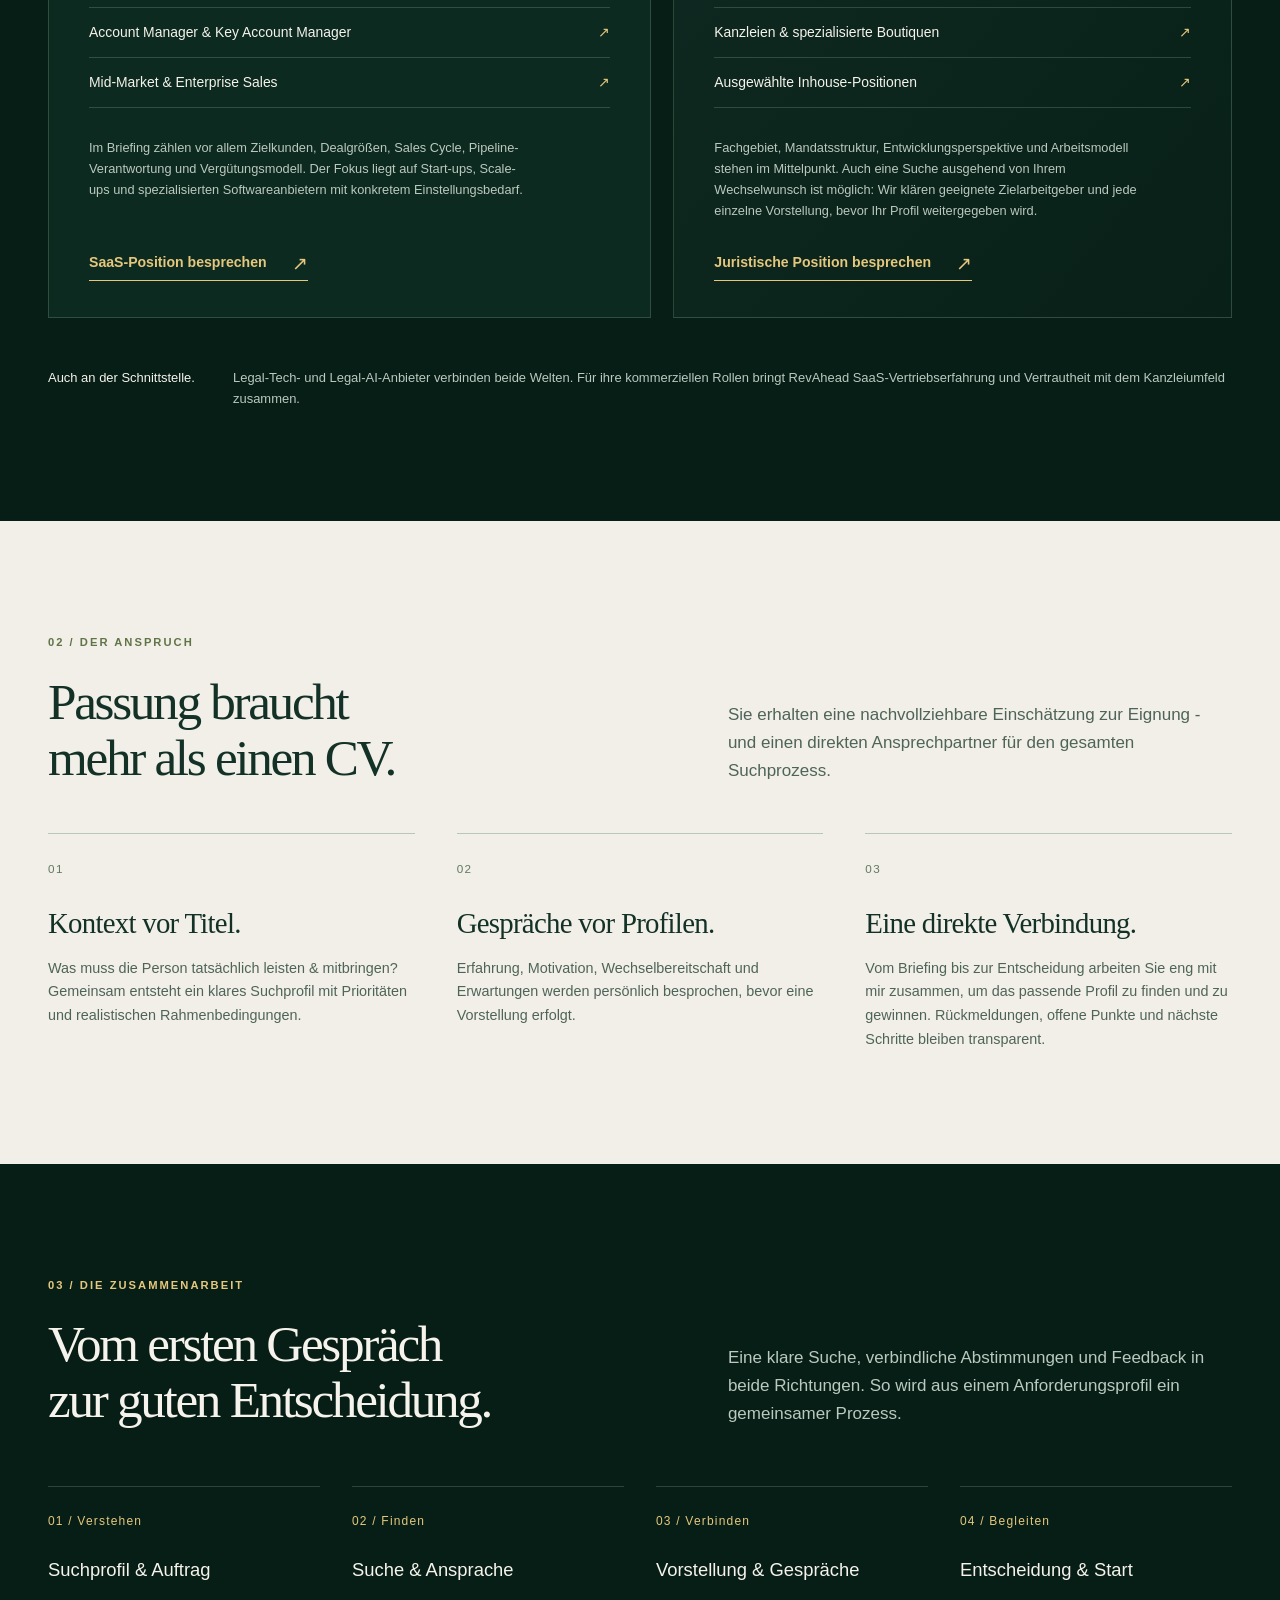
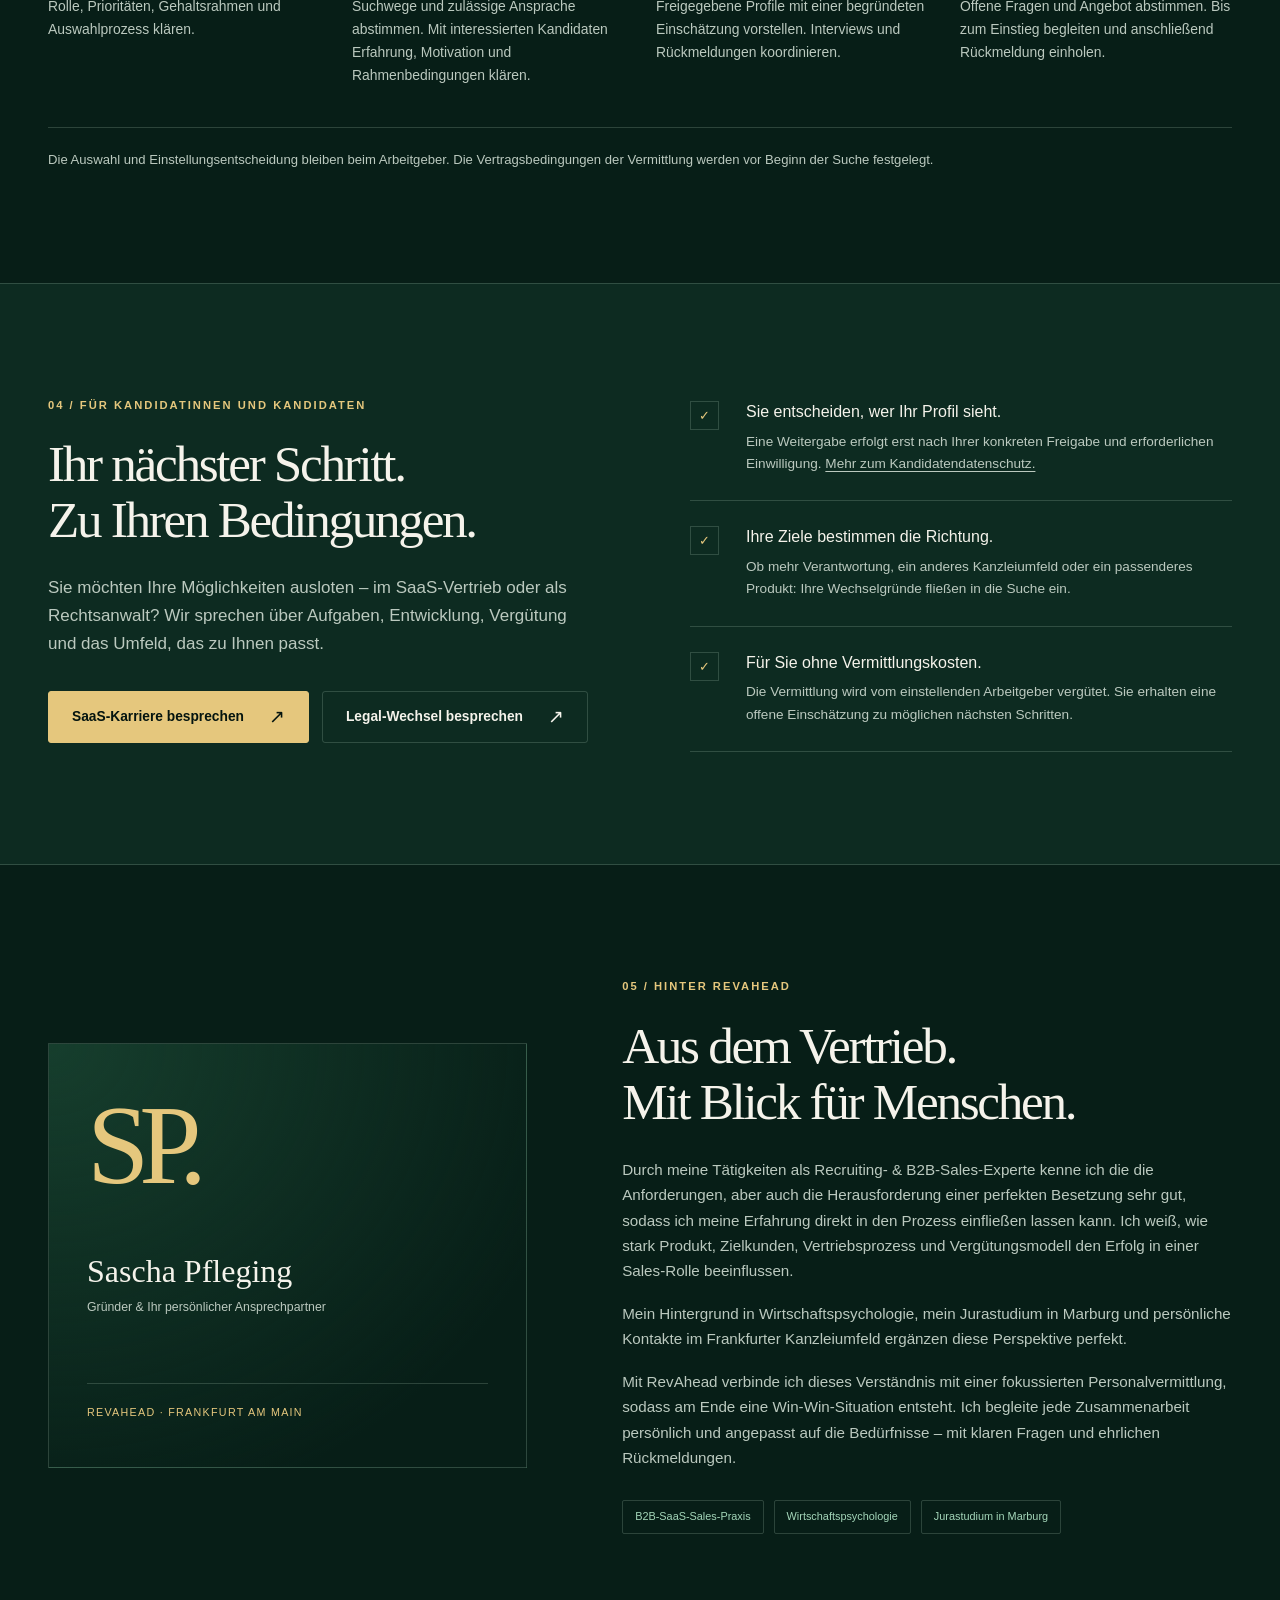
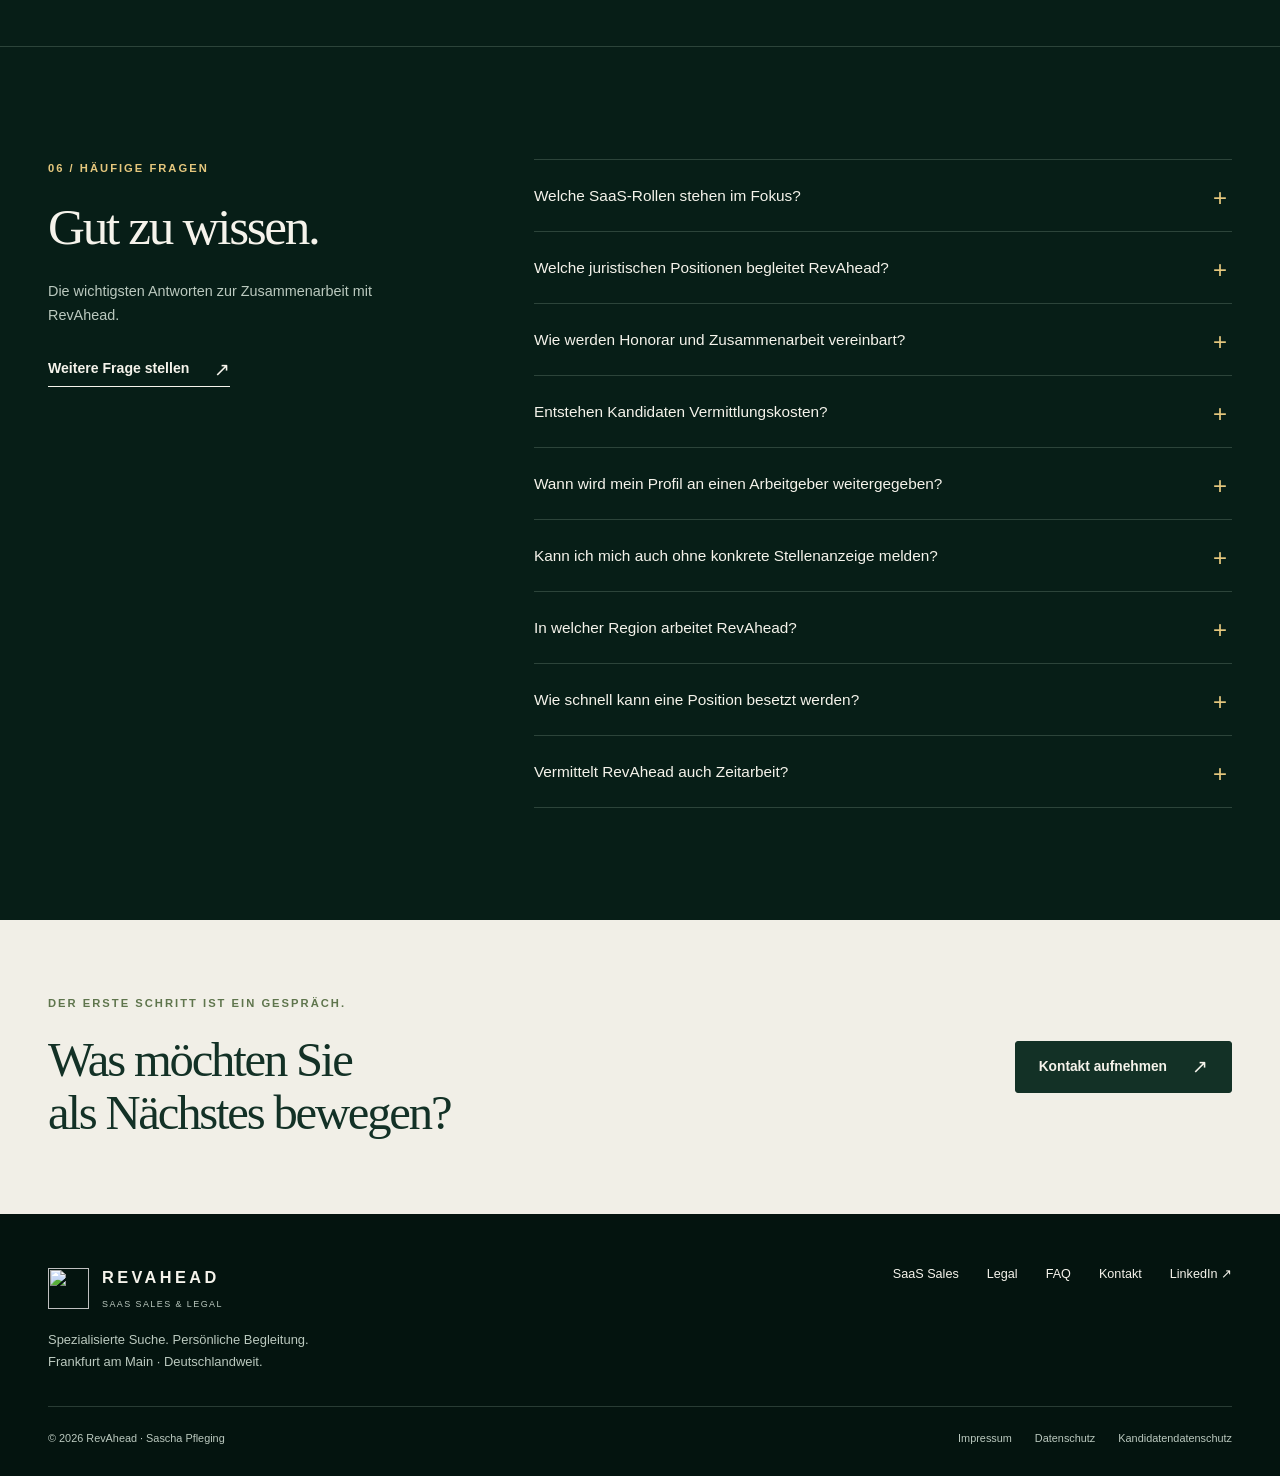
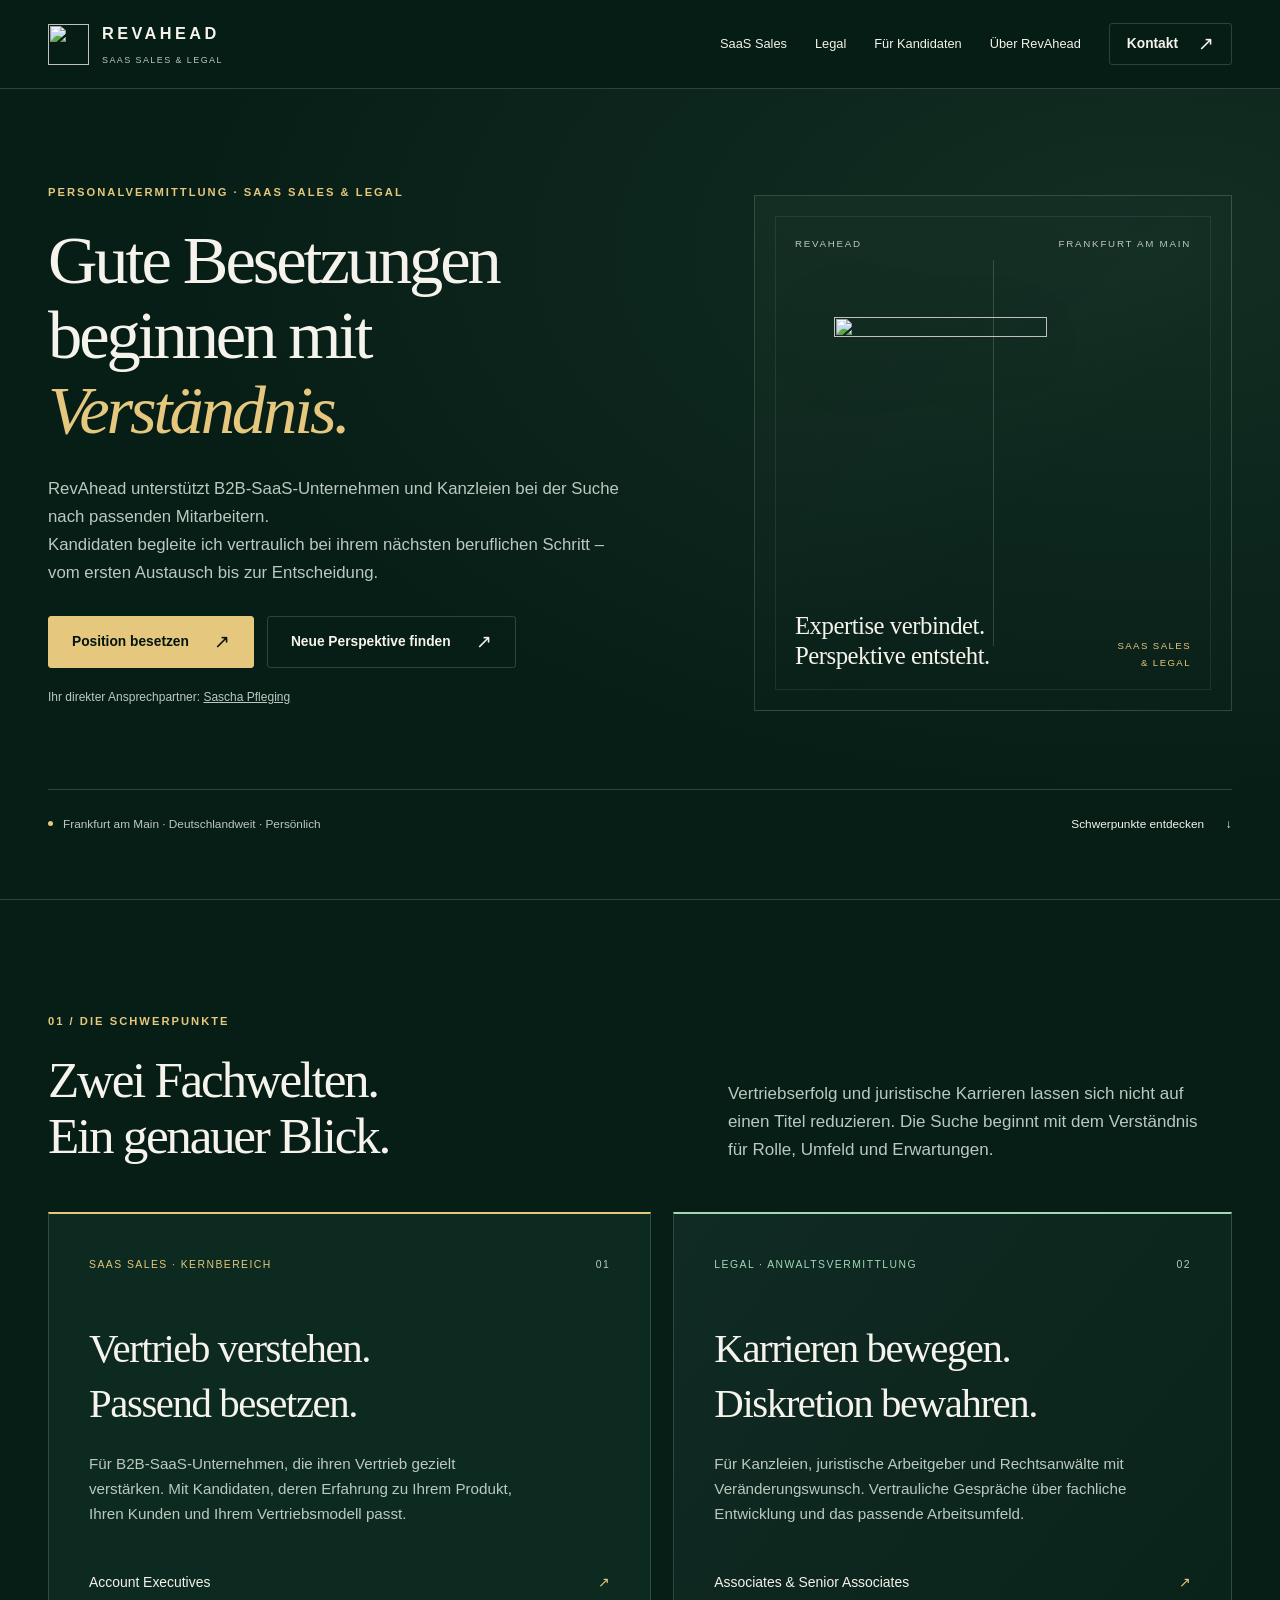
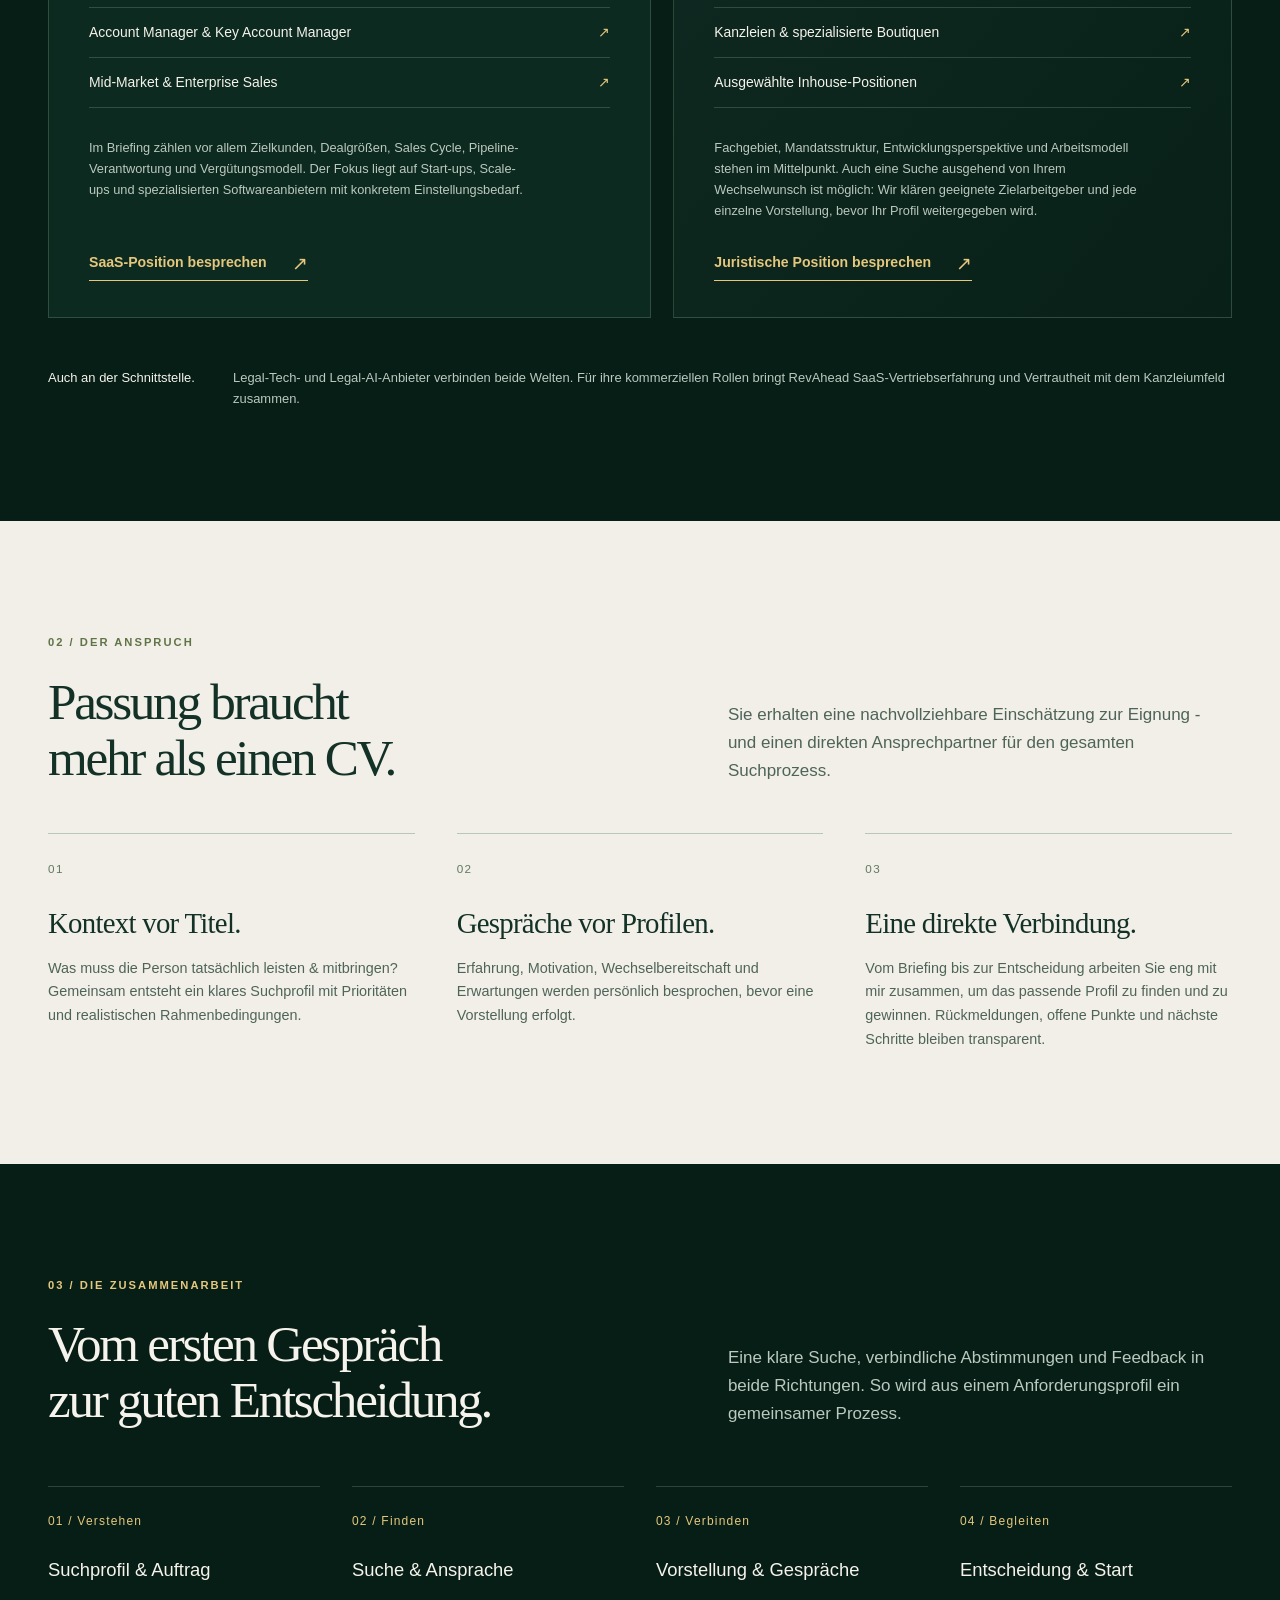
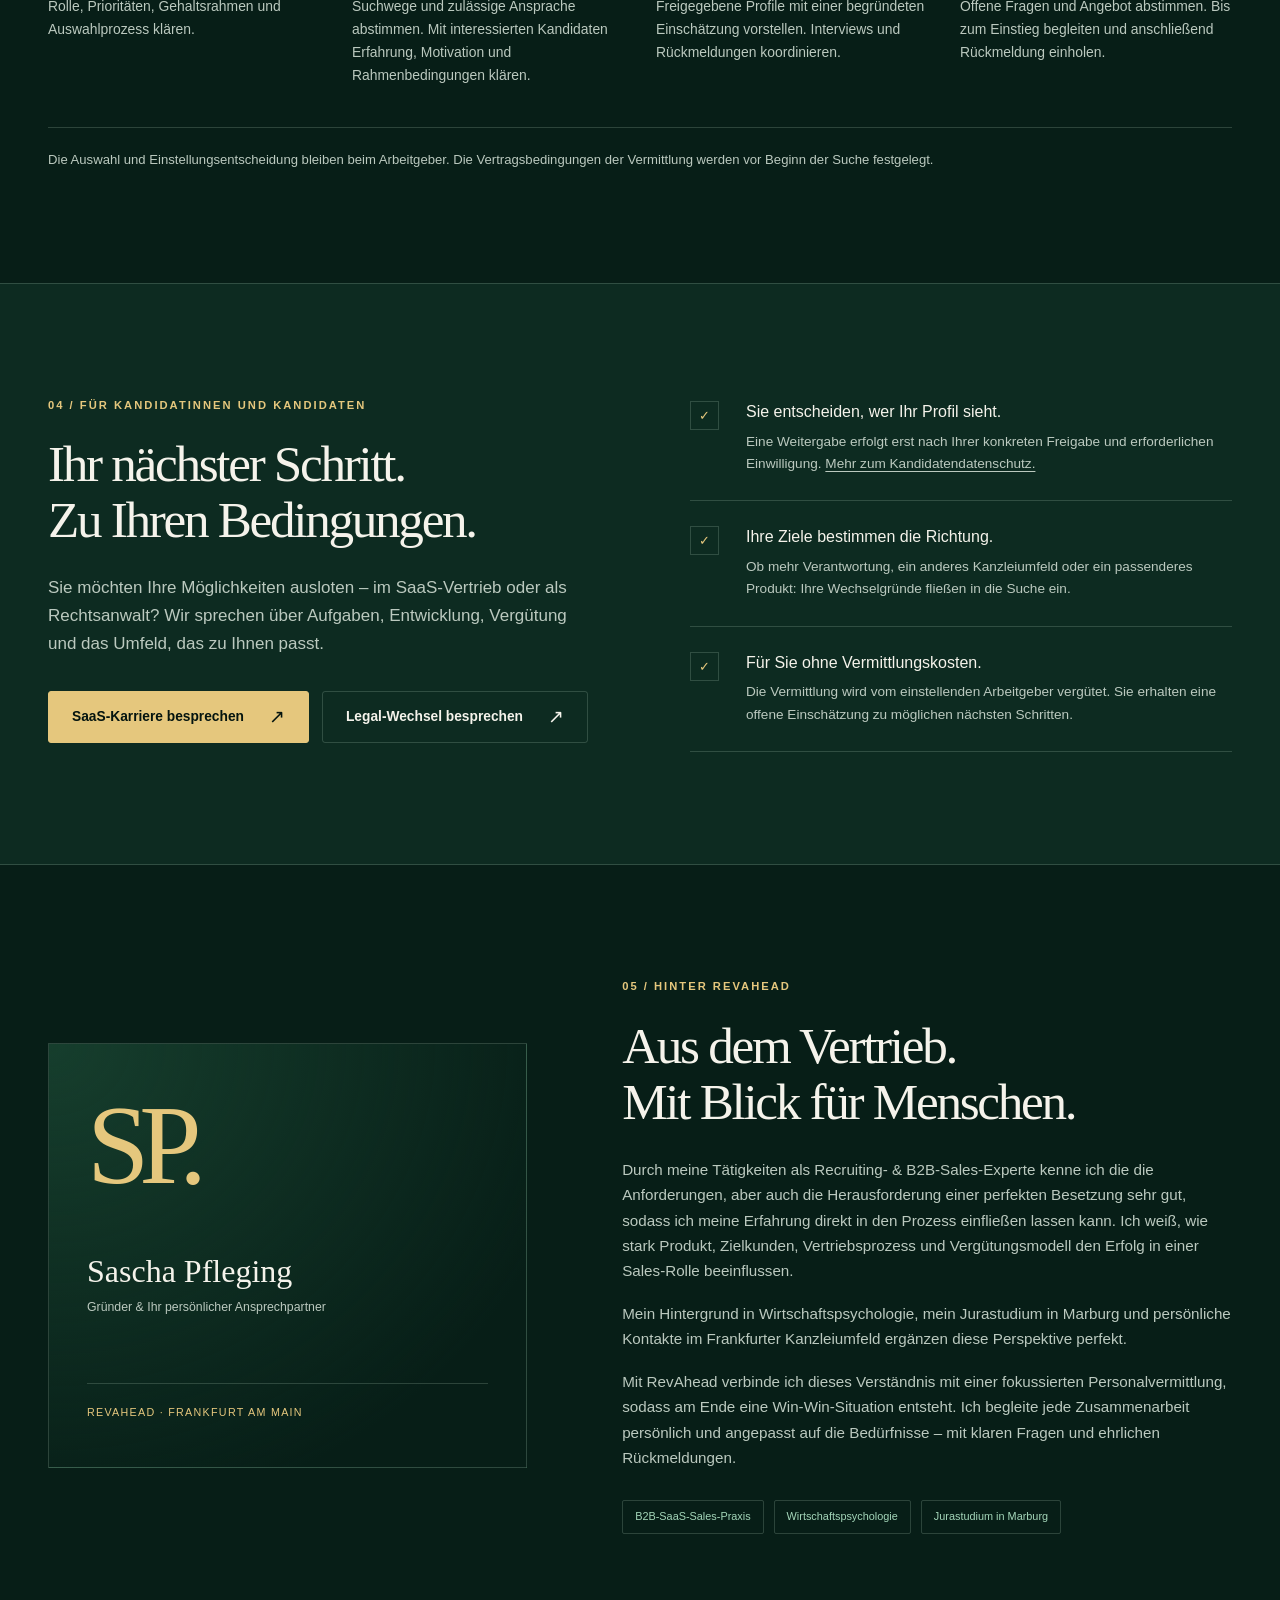
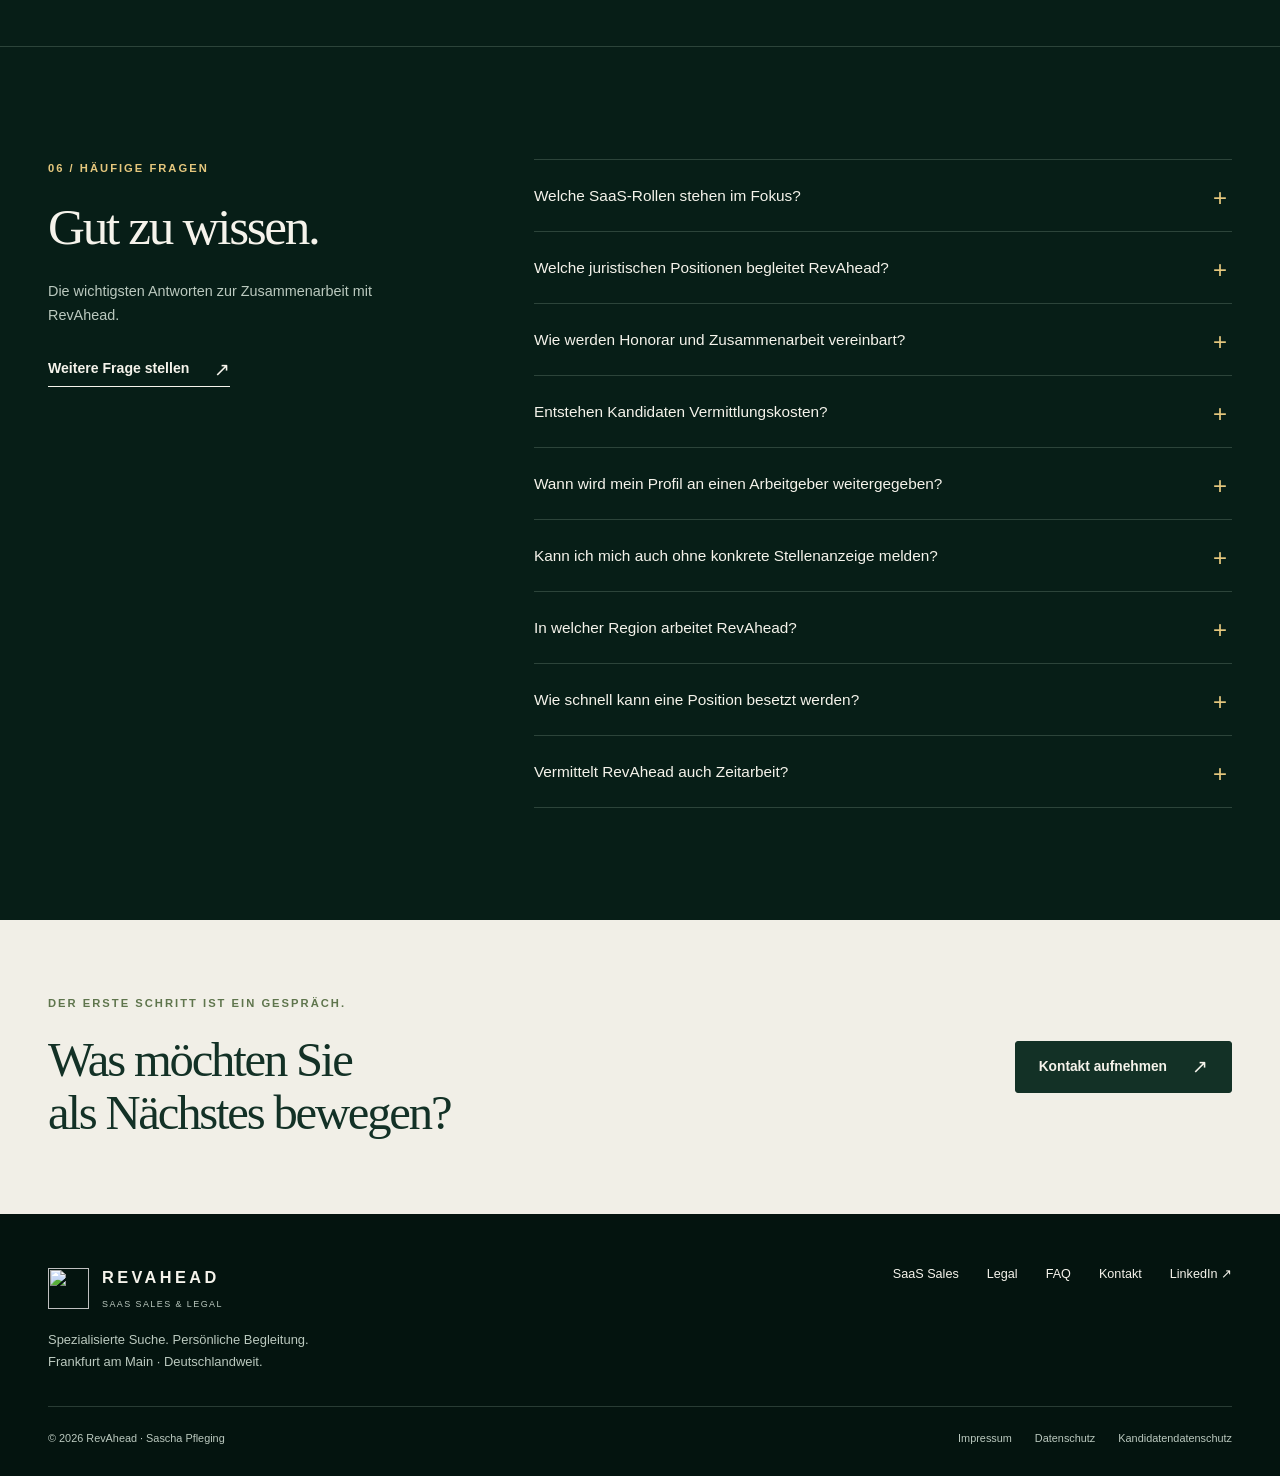
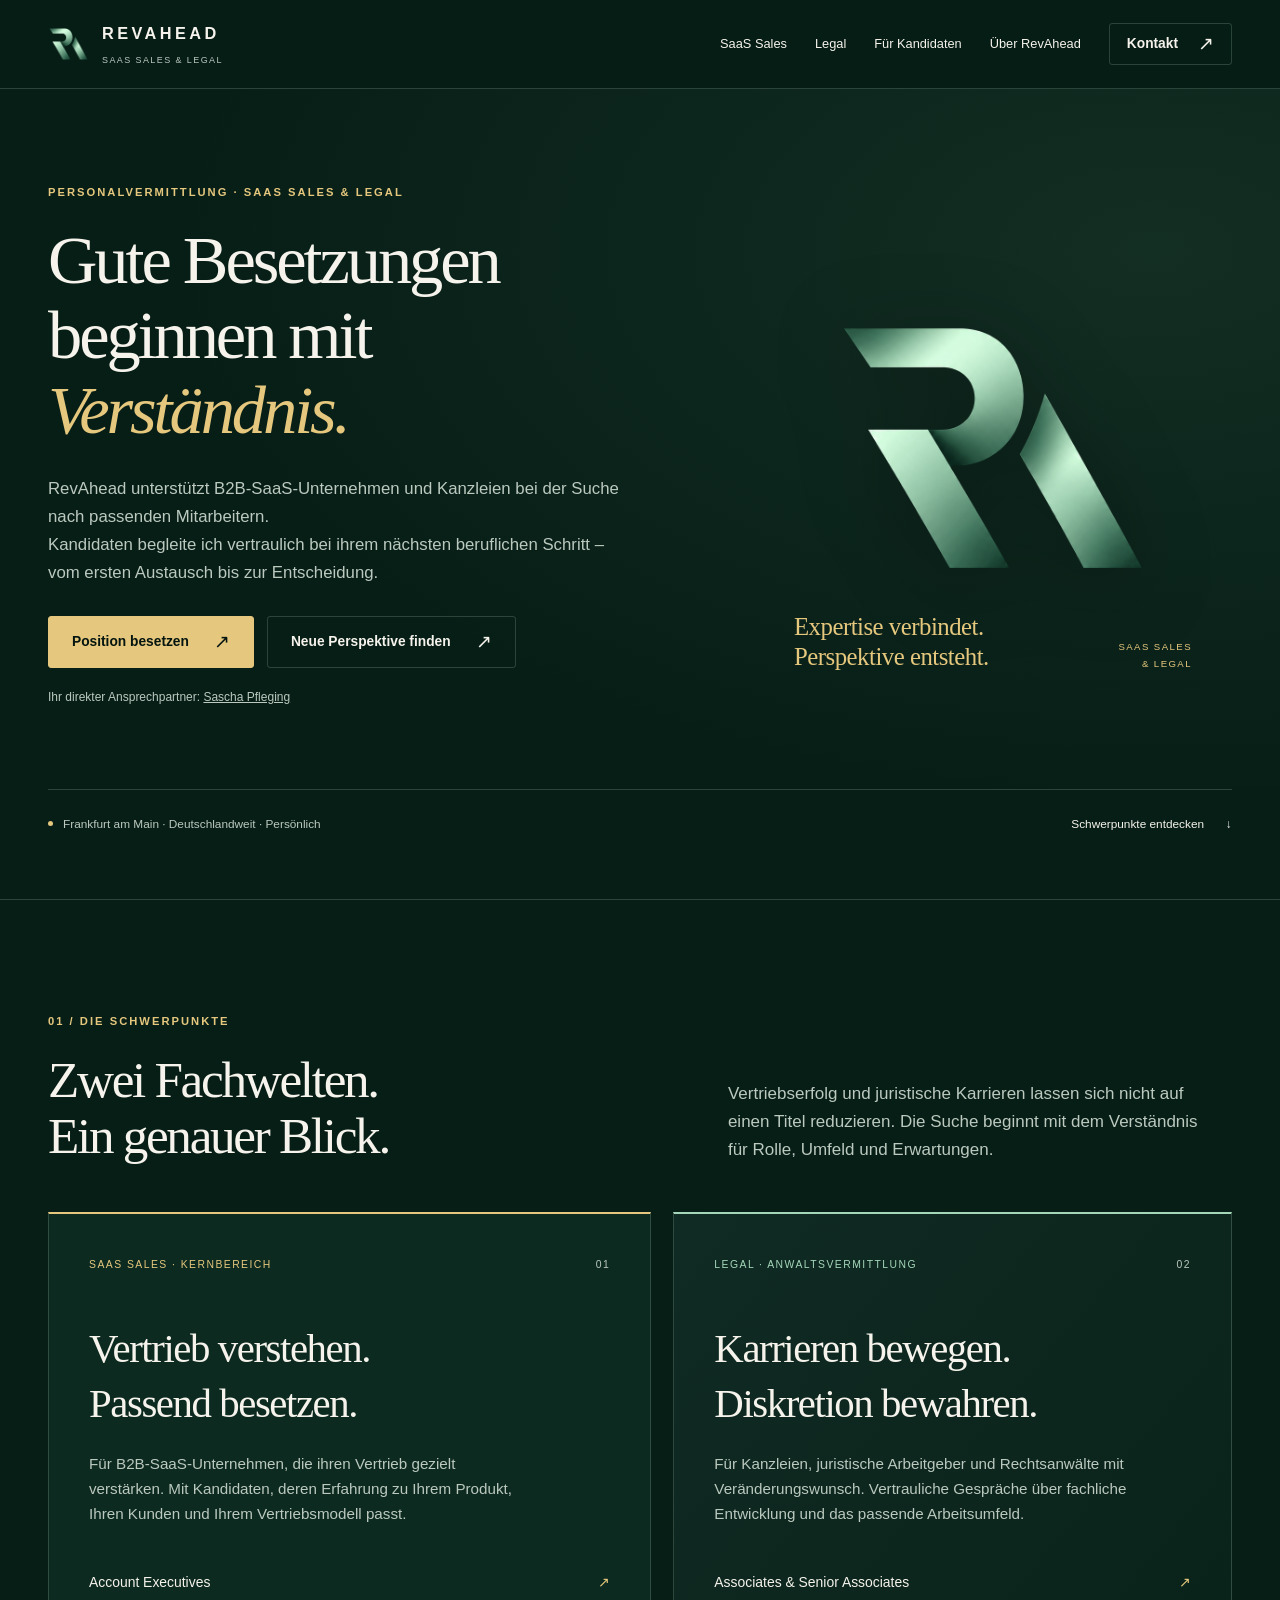
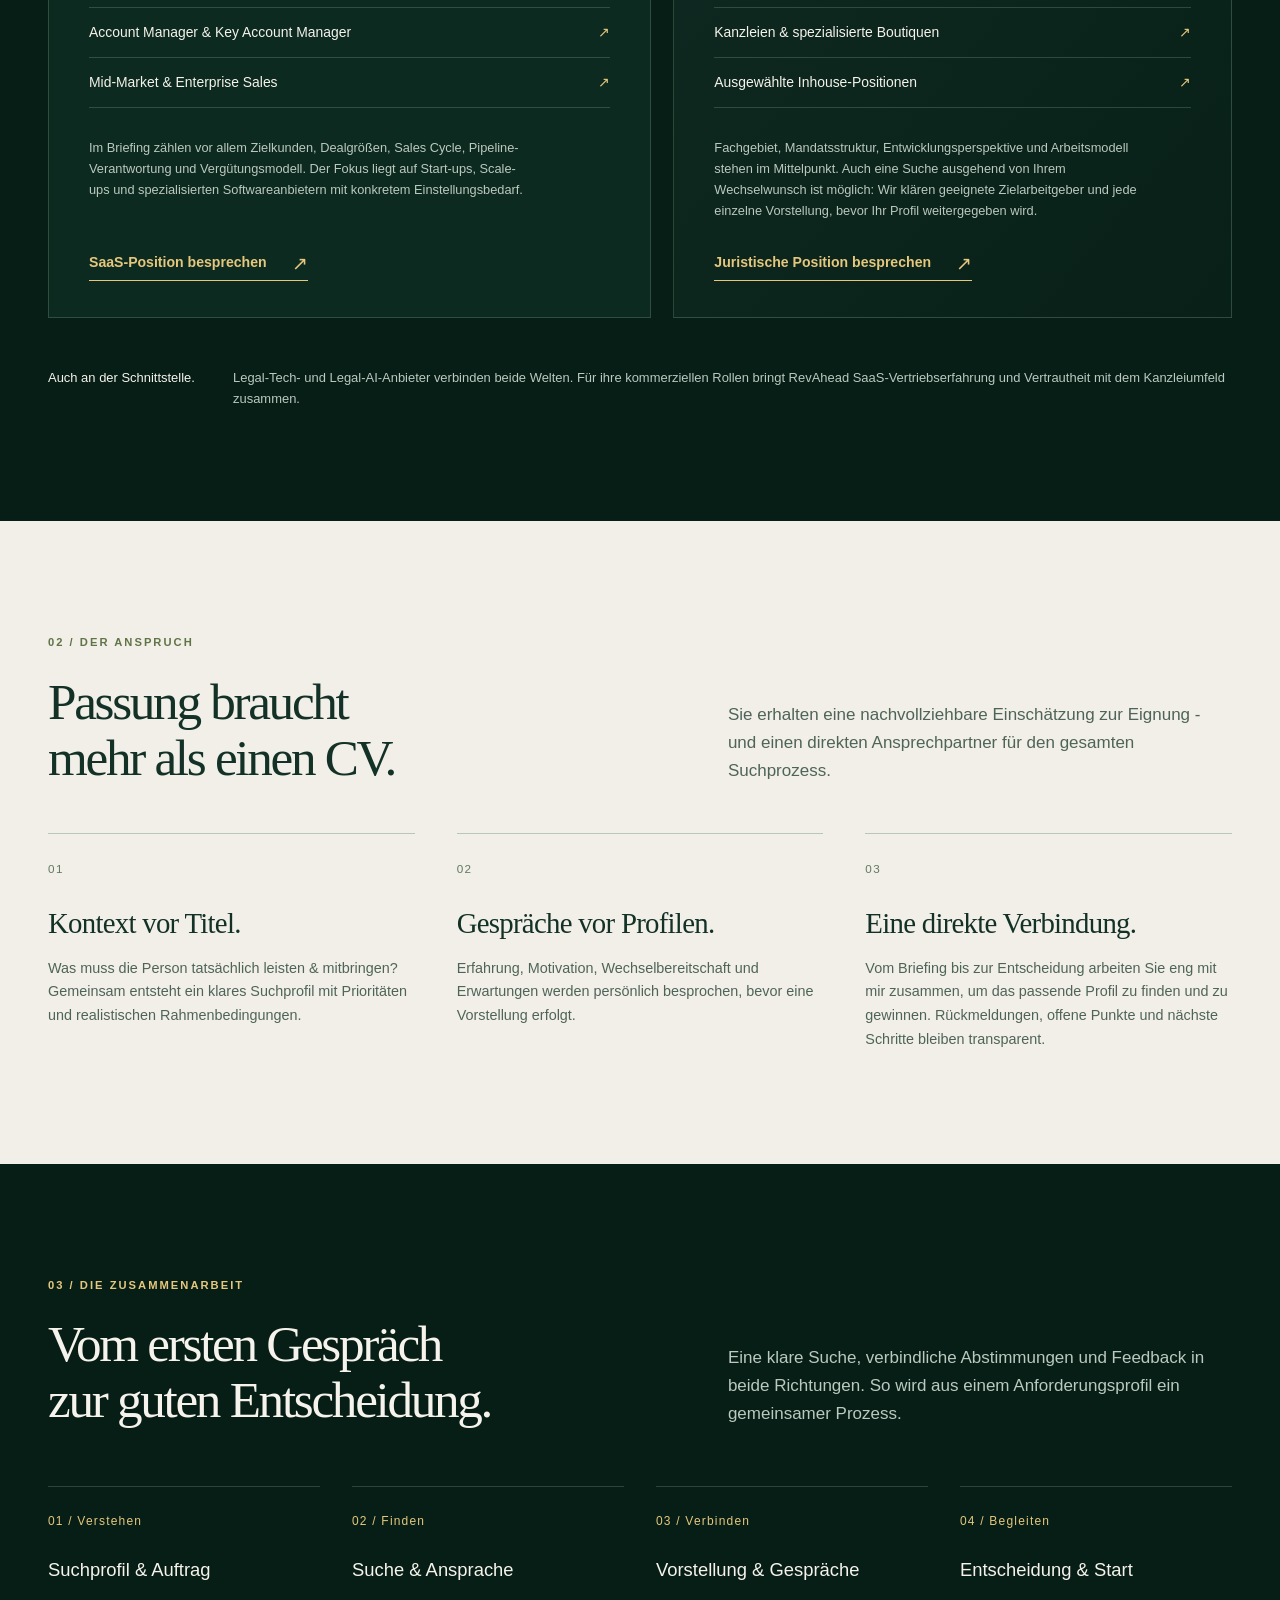
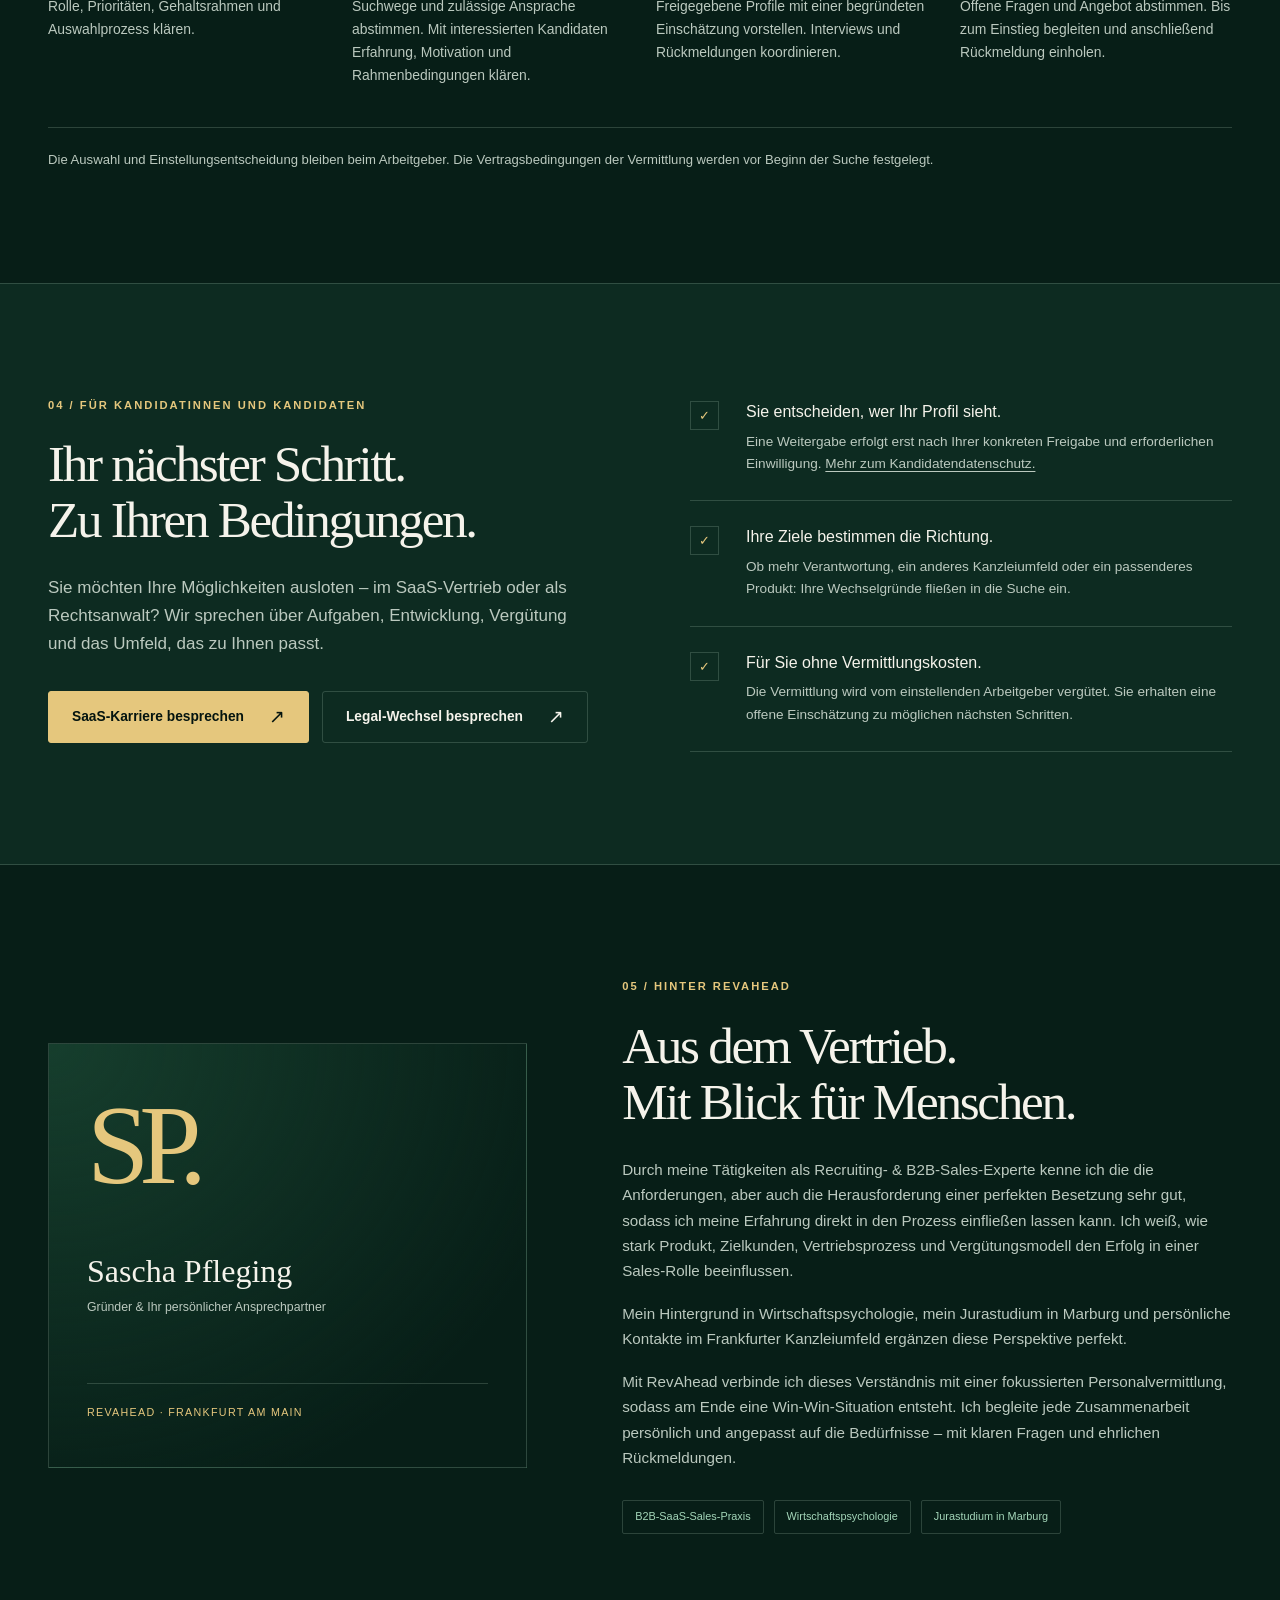
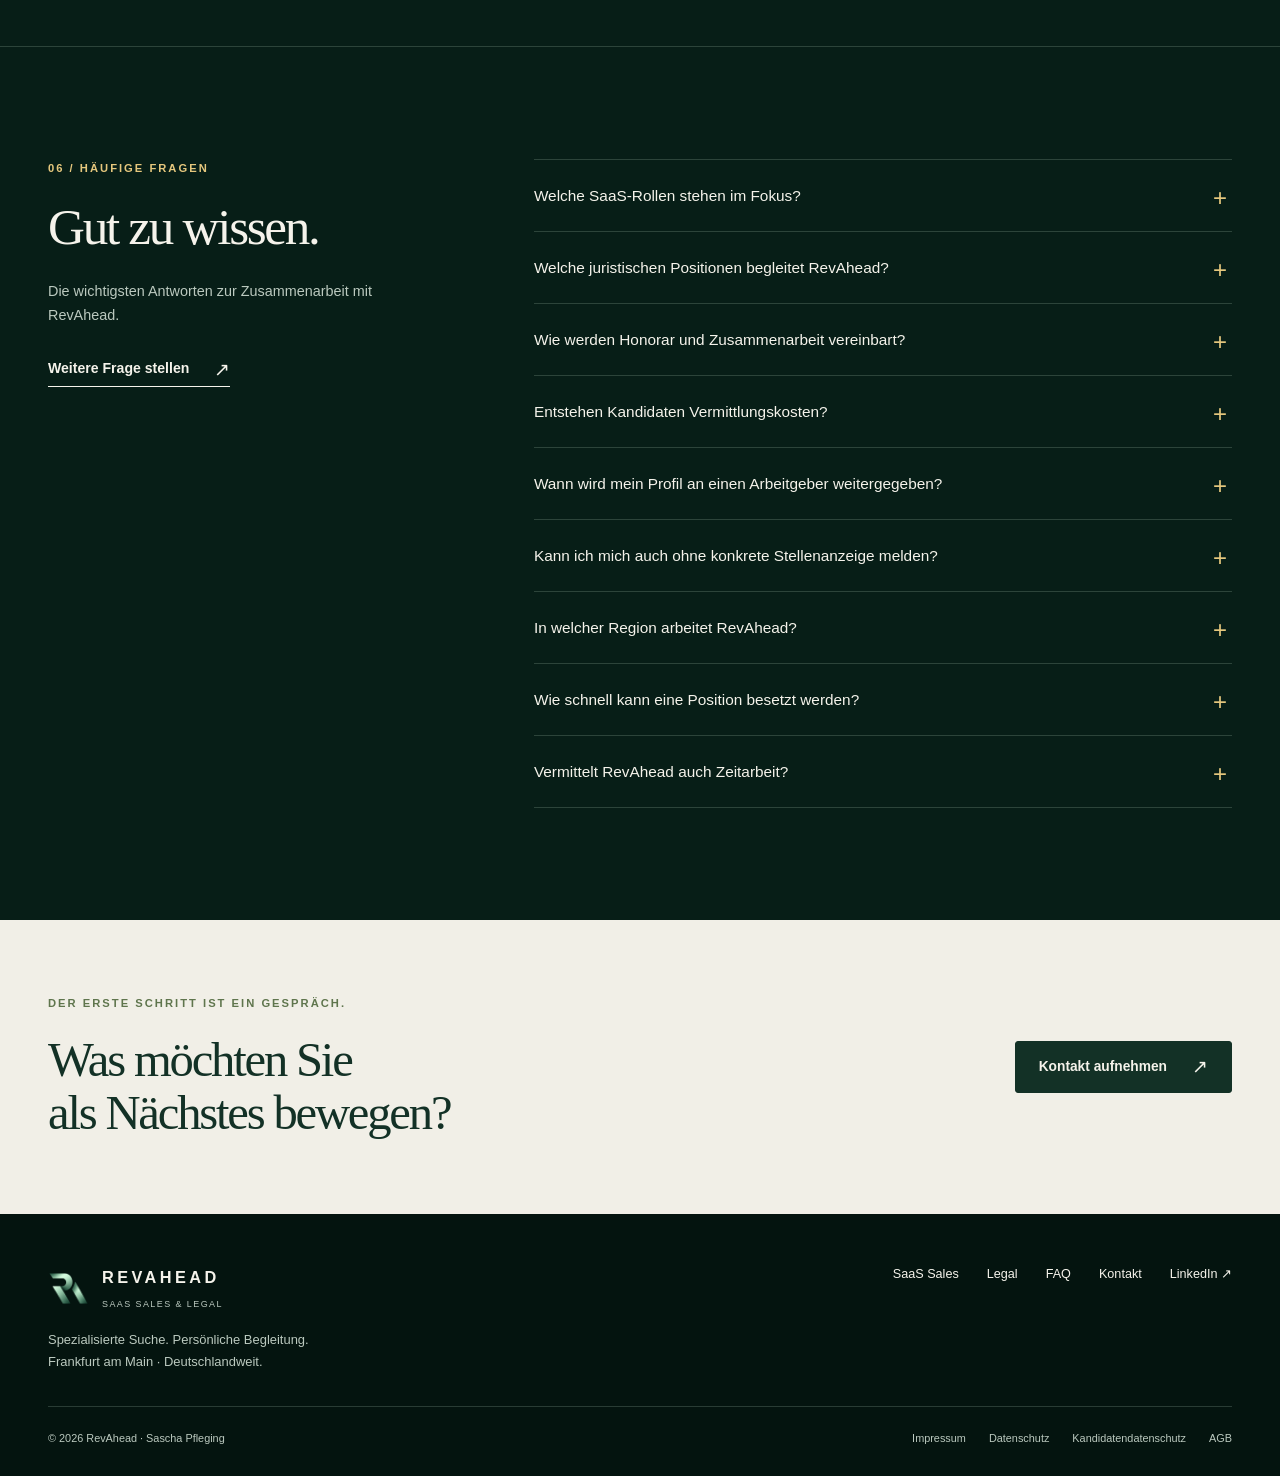
